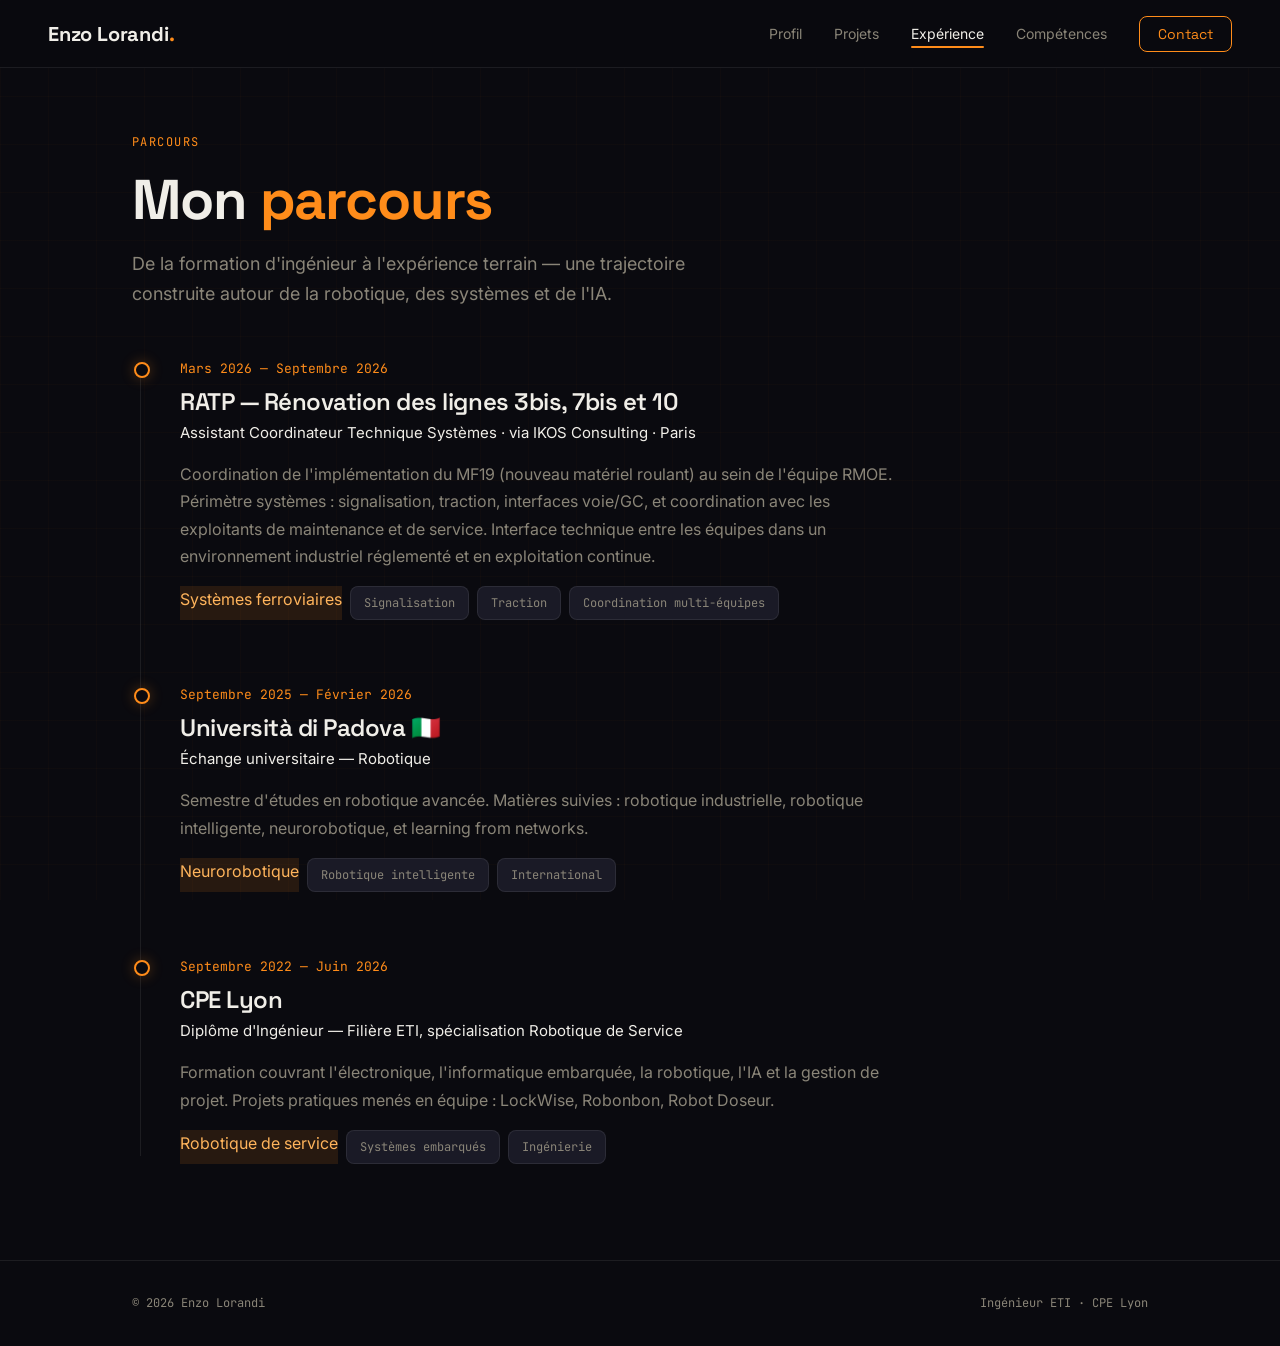
==== experiences.html @ 11a82f12 "Portfolio v1 - structure complète + CLAUDE.md" ====
<!DOCTYPE html>
<html lang="fr">
<head>
<meta charset="UTF-8">
<meta name="viewport" content="width=device-width, initial-scale=1.0">
<title>Parcours — Enzo Lorandi</title>
<meta name="description" content="Le parcours d'Enzo Lorandi : RATP, Università di Padova, CPE Lyon. Formation d'ingénieur en robotique.">
<link rel="preconnect" href="https://fonts.googleapis.com">
<link rel="preconnect" href="https://fonts.gstatic.com" crossorigin>
<link href="https://fonts.googleapis.com/css2?family=Space+Grotesk:wght@400;500;600;700&family=Inter:wght@300;400;500;600&family=JetBrains+Mono:wght@400;500&display=swap" rel="stylesheet">
<link rel="stylesheet" href="assets/css/style.css">
</head>
<body>

<nav class="nav scrolled" id="nav">
  <a href="index.html" class="nav-logo">Enzo Lorandi<span class="accent">.</span></a>
  <ul class="nav-links" id="navLinks">
    <li><a href="index.html#profil">Profil</a></li>
    <li><a href="projets.html">Projets</a></li>
    <li><a href="experiences.html" class="active">Expérience</a></li>
    <li><a href="index.html#competences">Compétences</a></li>
    <li><a href="index.html#contact" class="nav-cta">Contact</a></li>
  </ul>
  <button class="burger" id="burger" aria-label="Menu"><span></span><span></span><span></span></button>
</nav>

<header class="page-header">
  <div class="container">
    <div class="section-label">Parcours</div>
    <h1>Mon <span style="color:var(--accent)">parcours</span></h1>
    <p>De la formation d'ingénieur à l'expérience terrain — une trajectoire construite autour de la robotique, des systèmes et de l'IA.</p>
  </div>
</header>

<main class="container" style="padding-bottom: var(--s7);">
  <div class="timeline">

    <div class="tl-item">
      <div class="tl-dot"></div>
      <div class="tl-date">Mars 2026 — Septembre 2026</div>
      <h3>RATP — Rénovation des lignes 3bis, 7bis et 10</h3>
      <div class="tl-org">Assistant Coordinateur Technique Systèmes · via IKOS Consulting · Paris</div>
      <p>Coordination de l'implémentation du MF19 (nouveau matériel roulant) au sein de l'équipe RMOE. Périmètre systèmes : signalisation, traction, interfaces voie/GC, et coordination avec les exploitants de maintenance et de service. Interface technique entre les équipes dans un environnement industriel réglementé et en exploitation continue.</p>
      <div class="tag-row">
        <span class="pill-accent">Systèmes ferroviaires</span>
        <span class="pill">Signalisation</span>
        <span class="pill">Traction</span>
        <span class="pill">Coordination multi-équipes</span>
      </div>
    </div>

    <div class="tl-item">
      <div class="tl-dot"></div>
      <div class="tl-date">Septembre 2025 — Février 2026</div>
      <h3>Università di Padova 🇮🇹</h3>
      <div class="tl-org">Échange universitaire — Robotique</div>
      <p>Semestre d'études en robotique avancée. Matières suivies : robotique industrielle, robotique intelligente, neurorobotique, et learning from networks.</p>
      <div class="tag-row">
        <span class="pill-accent">Neurorobotique</span>
        <span class="pill">Robotique intelligente</span>
        <span class="pill">International</span>
      </div>
    </div>

    <div class="tl-item">
      <div class="tl-dot"></div>
      <div class="tl-date">Septembre 2022 — Juin 2026</div>
      <h3>CPE Lyon</h3>
      <div class="tl-org">Diplôme d'Ingénieur — Filière ETI, spécialisation Robotique de Service</div>
      <p>Formation couvrant l'électronique, l'informatique embarquée, la robotique, l'IA et la gestion de projet. Projets pratiques menés en équipe : LockWise, Robonbon, Robot Doseur.</p>
      <div class="tag-row">
        <span class="pill-accent">Robotique de service</span>
        <span class="pill">Systèmes embarqués</span>
        <span class="pill">Ingénierie</span>
      </div>
    </div>

  </div>
</main>

<footer class="footer">
  <div class="container">
    <span>© 2026 Enzo Lorandi</span>
    <span>Ingénieur ETI · CPE Lyon</span>
  </div>
</footer>

<script src="assets/js/main.js"></script>
</body>
</html>
---- assets/css/style.css ----
/* =========================================================
   ENZO LORANDI - PORTFOLIO
   Design system + styles partagés (3 pages)
   ========================================================= */

/* ---------- VARIABLES ---------- */
:root {
  --bg: #0a0a0f;
  --surface: #13131c;
  --surface-2: #1a1a26;
  --border: rgba(255, 255, 255, 0.08);
  --border-hover: rgba(255, 140, 26, 0.4);
  --accent: #ff8c1a;
  --accent-light: #ffb45c;
  --accent-dim: rgba(255, 140, 26, 0.12);
  --text: #f0eee8;
  --text-muted: #8a8578;

  --font-title: 'Space Grotesk', sans-serif;
  --font-body: 'Inter', sans-serif;
  --font-mono: 'JetBrains Mono', monospace;

  --s1: 8px;  --s2: 16px; --s3: 24px;
  --s4: 32px; --s5: 48px; --s6: 64px; --s7: 96px;

  --radius: 14px;
  --radius-sm: 8px;
  --nav-h: 68px;
  --maxw: 1080px;
  --transition: 0.25s cubic-bezier(0.4, 0, 0.2, 1);
}

/* ---------- RESET ---------- */
*, *::before, *::after { margin: 0; padding: 0; box-sizing: border-box; }
html { scroll-behavior: smooth; scroll-padding-top: var(--nav-h); }
body {
  background: var(--bg);
  color: var(--text);
  font-family: var(--font-body);
  line-height: 1.7;
  overflow-x: hidden;
  -webkit-font-smoothing: antialiased;
}
a { text-decoration: none; color: inherit; }
ul { list-style: none; }
img { max-width: 100%; display: block; }

/* grille blueprint de fond, discrète */
body::before {
  content: '';
  position: fixed;
  inset: 0;
  background-image:
    linear-gradient(rgba(255, 140, 26, 0.022) 1px, transparent 1px),
    linear-gradient(90deg, rgba(255, 140, 26, 0.022) 1px, transparent 1px);
  background-size: 48px 48px;
  pointer-events: none;
  z-index: 0;
}

.container { max-width: var(--maxw); margin: 0 auto; padding: 0 var(--s4); position: relative; z-index: 1; }

/* ---------- NAVIGATION (partagée) ---------- */
.nav {
  position: fixed;
  top: 0; left: 0; right: 0;
  height: var(--nav-h);
  display: flex;
  align-items: center;
  justify-content: space-between;
  padding: 0 var(--s5);
  z-index: 100;
  border-bottom: 1px solid transparent;
  transition: background var(--transition), border-color var(--transition), backdrop-filter var(--transition);
}
.nav.scrolled {
  background: rgba(10, 10, 15, 0.85);
  backdrop-filter: blur(14px);
  border-bottom-color: var(--border);
}
.nav-logo {
  font-family: var(--font-title);
  font-size: 20px;
  font-weight: 700;
  letter-spacing: -0.01em;
}
.nav-logo .accent { color: var(--accent); }
.nav-links { display: flex; align-items: center; gap: var(--s4); }
.nav-links a {
  font-size: 14px;
  color: var(--text-muted);
  font-weight: 400;
  transition: color var(--transition);
  position: relative;
}
.nav-links a:hover, .nav-links a.active { color: var(--text); }
.nav-links a.active::after {
  content: '';
  position: absolute;
  bottom: -6px; left: 0; right: 0;
  height: 2px;
  background: var(--accent);
  border-radius: 2px;
}
.nav-cta {
  padding: 8px 18px;
  border: 1px solid var(--accent) !important;
  border-radius: var(--radius-sm);
  color: var(--accent) !important;
  font-family: var(--font-title);
  font-weight: 500;
  transition: all var(--transition);
}
.nav-cta:hover { background: var(--accent); color: var(--bg) !important; }
.nav-cta.active::after { display: none; }

.burger { display: none; flex-direction: column; gap: 5px; background: none; border: none; cursor: pointer; padding: 4px; z-index: 101; }
.burger span { display: block; width: 24px; height: 2px; background: var(--text); border-radius: 2px; transition: all var(--transition); }
.burger.open span:nth-child(1) { transform: translateY(7px) rotate(45deg); }
.burger.open span:nth-child(2) { opacity: 0; }
.burger.open span:nth-child(3) { transform: translateY(-7px) rotate(-45deg); }

/* ---------- TITRES & LABELS ---------- */
.section { padding: var(--s7) 0; position: relative; z-index: 1; }
.section-label {
  font-family: var(--font-mono);
  font-size: 12px;
  color: var(--accent);
  letter-spacing: 0.12em;
  text-transform: uppercase;
  margin-bottom: var(--s2);
}
h1, h2, h3 { font-family: var(--font-title); letter-spacing: -0.02em; line-height: 1.15; }
.section h2 { font-size: clamp(28px, 4vw, 42px); font-weight: 600; margin-bottom: var(--s5); }
.section h2 .accent { color: var(--accent); }

/* ---------- BOUTONS ---------- */
.btn-primary {
  display: inline-block;
  background: var(--accent);
  color: var(--bg);
  padding: 13px 28px;
  border-radius: var(--radius-sm);
  font-family: var(--font-title);
  font-weight: 600;
  font-size: 14px;
  border: none;
  cursor: pointer;
  transition: all var(--transition);
}
.btn-primary:hover { background: var(--accent-light); transform: translateY(-2px); box-shadow: 0 8px 28px rgba(255, 140, 26, 0.28); }
.btn-ghost {
  display: inline-block;
  background: transparent;
  color: var(--text);
  padding: 13px 28px;
  border-radius: var(--radius-sm);
  border: 1px solid var(--border);
  font-family: var(--font-title);
  font-weight: 500;
  font-size: 14px;
  cursor: pointer;
  transition: all var(--transition);
}
.btn-ghost:hover { border-color: var(--accent); color: var(--accent); }
.btn-link {
  color: var(--accent);
  font-family: var(--font-mono);
  font-size: 13px;
  display: inline-flex;
  align-items: center;
  gap: 6px;
  transition: gap var(--transition);
}
.btn-link:hover { gap: 12px; }

/* ---------- TAGS / PILLS ---------- */
.pill {
  font-family: var(--font-mono);
  font-size: 12px;
  padding: 6px 13px;
  border-radius: var(--radius-sm);
  background: var(--surface-2);
  border: 1px solid var(--border);
  color: var(--text-muted);
}
.pill-accent { background: var(--accent-dim); border-color: rgba(255, 140, 26, 0.25); color: var(--accent-light); }
.tag-row { display: flex; gap: var(--s1); flex-wrap: wrap; }

/* =========================================================
   HERO (index)
   ========================================================= */
.hero {
  min-height: 100vh;
  display: flex;
  align-items: center;
  justify-content: center;
  text-align: center;
  position: relative;
  padding: var(--nav-h) var(--s4) var(--s4);
}
.hero-glow {
  position: absolute;
  width: 600px; height: 600px;
  background: radial-gradient(circle, rgba(255, 140, 26, 0.08) 0%, transparent 65%);
  top: 50%; left: 50%;
  transform: translate(-50%, -50%);
  pointer-events: none;
  z-index: 0;
}
.hero-inner { position: relative; z-index: 2; }
.hero-photo {
  width: 150px; height: 150px;
  border-radius: 50%;
  margin: 0 auto var(--s4);
  border: 2px solid var(--accent);
  background: var(--surface-2);
  display: flex;
  align-items: center;
  justify-content: center;
  overflow: hidden;
  box-shadow: 0 0 40px rgba(255, 140, 26, 0.2);
}
.hero-photo img { width: 100%; height: 100%; object-fit: cover; }
.hero-photo .ph { font-family: var(--font-mono); font-size: 12px; color: var(--text-muted); }
.hero h1 { font-size: clamp(48px, 9vw, 88px); font-weight: 700; margin-bottom: var(--s2); }
.hero .subtitle {
  font-family: var(--font-mono);
  font-size: clamp(14px, 2vw, 18px);
  color: var(--accent);
  letter-spacing: 0.05em;
  margin-bottom: var(--s2);
}
.hero .objective { font-size: 16px; color: var(--text-muted); margin-bottom: var(--s4); }
.hero-actions { display: flex; gap: var(--s2); justify-content: center; flex-wrap: wrap; }
.scroll-hint {
  position: absolute;
  bottom: var(--s4); left: 50%;
  transform: translateX(-50%);
  font-family: var(--font-mono);
  font-size: 11px;
  color: var(--text-muted);
  letter-spacing: 0.1em;
  text-transform: uppercase;
  display: flex; flex-direction: column; align-items: center; gap: 8px;
  z-index: 2;
}
.scroll-hint .line { width: 1px; height: 32px; background: linear-gradient(to bottom, var(--accent), transparent); }

/* ---------- PILIERS (index) ---------- */
.piliers-intro { font-size: clamp(18px, 2.5vw, 24px); max-width: 700px; margin-bottom: var(--s5); color: var(--text); }
.piliers-grid { display: grid; grid-template-columns: repeat(3, 1fr); gap: var(--s3); }
.pilier {
  background: var(--surface);
  border: 1px solid var(--border);
  border-radius: var(--radius);
  padding: var(--s4);
  transition: all var(--transition);
}
.pilier:hover { border-color: var(--border-hover); transform: translateY(-3px); }
.pilier-icon { font-size: 28px; margin-bottom: var(--s2); }
.pilier h3 { font-size: 19px; font-weight: 600; margin-bottom: var(--s1); }
.pilier p { font-size: 14px; color: var(--text-muted); }

/* ---------- CARTES PROJET (partagé index + projets) ---------- */
.projects-grid { display: grid; grid-template-columns: repeat(3, 1fr); gap: var(--s3); }
.project-card {
  background: var(--surface);
  border: 1px solid var(--border);
  border-radius: var(--radius);
  overflow: hidden;
  transition: all var(--transition);
  display: flex;
  flex-direction: column;
}
.project-card:hover { border-color: var(--border-hover); transform: translateY(-4px); box-shadow: 0 12px 40px rgba(255, 140, 26, 0.08); }
.card-media {
  height: 180px;
  background: var(--surface-2);
  border-bottom: 1px solid var(--border);
  display: flex; align-items: center; justify-content: center;
  overflow: hidden;
}
.card-media img { width: 100%; height: 100%; object-fit: cover; transition: transform 0.4s ease; }
.project-card:hover .card-media img { transform: scale(1.05); }
.card-media .ph { font-family: var(--font-mono); font-size: 11px; color: var(--text-muted); display: flex; flex-direction: column; align-items: center; gap: 6px; }
.card-media .ph svg { opacity: 0.4; }
.card-body { padding: var(--s3); display: flex; flex-direction: column; flex: 1; }
.card-body .tag { font-family: var(--font-mono); font-size: 11px; color: var(--accent); text-transform: uppercase; letter-spacing: 0.05em; }
.card-body h3 { font-size: 22px; font-weight: 600; margin: var(--s1) 0 var(--s2); }
.card-body p { font-size: 14px; color: var(--text-muted); margin-bottom: var(--s3); flex: 1; }
.card-body .btn-link { margin-top: auto; }

/* ---------- EXPÉRIENCE bloc (index) ---------- */
.xp-preview {
  background: var(--surface);
  border: 1px solid var(--border);
  border-radius: var(--radius);
  padding: var(--s5);
  position: relative;
  overflow: hidden;
}
.xp-preview::before { content: ''; position: absolute; left: 0; top: 0; bottom: 0; width: 3px; background: var(--accent); }
.xp-preview .role { font-family: var(--font-mono); font-size: 12px; color: var(--accent); margin-bottom: var(--s1); }
.xp-preview h3 { font-size: 26px; font-weight: 600; margin-bottom: var(--s1); }
.xp-preview .meta { font-size: 14px; color: var(--text-muted); margin-bottom: var(--s3); }
.xp-preview p { color: var(--text-muted); max-width: 720px; margin-bottom: var(--s3); }

/* ---------- COMPÉTENCES (index) ---------- */
.skills-grid { display: grid; grid-template-columns: repeat(2, 1fr); gap: var(--s3); }
.skill-block {
  background: var(--surface);
  border: 1px solid var(--border);
  border-radius: var(--radius);
  padding: var(--s3) var(--s4);
  transition: all var(--transition);
}
.skill-block:hover { border-color: var(--border-hover); }
.skill-block h3 { font-size: 16px; font-weight: 600; margin-bottom: var(--s2); display: flex; align-items: center; gap: 8px; }
.skill-block h3 .dot { width: 8px; height: 8px; border-radius: 50%; background: var(--accent); }

/* ---------- CONTACT (index) ---------- */
.contact-grid { display: grid; grid-template-columns: 1fr 1fr; gap: var(--s5); align-items: center; }
.contact-text h2 { margin-bottom: var(--s2); }
.contact-text p { color: var(--text-muted); }
.contact-text p .accent { color: var(--accent); }
.contact-links { display: flex; flex-direction: column; gap: var(--s2); }
.contact-item {
  display: flex; align-items: center; gap: var(--s2);
  padding: var(--s3);
  background: var(--surface);
  border: 1px solid var(--border);
  border-radius: var(--radius);
  transition: all var(--transition);
}
.contact-item:hover { border-color: var(--border-hover); transform: translateX(4px); }
.contact-item .ci-icon {
  width: 40px; height: 40px;
  border-radius: var(--radius-sm);
  background: var(--accent-dim);
  border: 1px solid rgba(255, 140, 26, 0.2);
  display: flex; align-items: center; justify-content: center;
  color: var(--accent);
  font-family: var(--font-title);
  font-weight: 700;
  flex-shrink: 0;
}
.contact-item .ci-label { font-family: var(--font-mono); font-size: 11px; color: var(--text-muted); text-transform: uppercase; }
.contact-item .ci-val { font-size: 15px; }

/* ---------- PAGE HEADER (projets / experiences) ---------- */
.page-header { padding: calc(var(--nav-h) + var(--s6)) 0 var(--s5); }
.page-header h1 { font-size: clamp(36px, 6vw, 56px); font-weight: 700; margin-bottom: var(--s2); }
.page-header p { font-size: 18px; color: var(--text-muted); max-width: 640px; }

/* ---------- TIMELINE (experiences) ---------- */
.timeline { position: relative; padding-left: var(--s5); }
.timeline::before { content: ''; position: absolute; left: 8px; top: 8px; bottom: 8px; width: 1px; background: var(--border); }
.tl-item { position: relative; padding-bottom: var(--s6); }
.tl-item:last-child { padding-bottom: 0; }
.tl-dot {
  position: absolute; left: calc(-1 * var(--s5) + 2px); top: 4px;
  width: 16px; height: 16px;
  border-radius: 50%;
  background: var(--bg);
  border: 2px solid var(--accent);
  box-shadow: 0 0 14px rgba(255, 140, 26, 0.3);
}
.tl-date { font-family: var(--font-mono); font-size: 13px; color: var(--accent); margin-bottom: var(--s1); }
.tl-item h3 { font-size: 24px; font-weight: 600; margin-bottom: 4px; }
.tl-org { font-size: 15px; color: var(--text); margin-bottom: var(--s2); }
.tl-item p { color: var(--text-muted); max-width: 720px; margin-bottom: var(--s2); }

/* ---------- PROJET DÉTAIL (projets) ---------- */
.project-detail {
  background: var(--surface);
  border: 1px solid var(--border);
  border-radius: var(--radius);
  overflow: hidden;
  margin-bottom: var(--s5);
}
.pd-media { height: 280px; background: var(--surface-2); border-bottom: 1px solid var(--border); display: flex; align-items: center; justify-content: center; }
.pd-media .ph { font-family: var(--font-mono); font-size: 12px; color: var(--text-muted); display: flex; flex-direction: column; align-items: center; gap: 8px; }
.pd-body { padding: var(--s5); }
.pd-body .tag { font-family: var(--font-mono); font-size: 12px; color: var(--accent); text-transform: uppercase; letter-spacing: 0.05em; }
.pd-body h2 { font-size: 32px; font-weight: 600; margin: var(--s1) 0; }
.pd-tagline { font-size: 17px; color: var(--text); margin-bottom: var(--s3); }
.pd-section { margin-bottom: var(--s3); }
.pd-section h4 { font-family: var(--font-mono); font-size: 12px; color: var(--accent); text-transform: uppercase; letter-spacing: 0.08em; margin-bottom: var(--s1); }
.pd-section p { color: var(--text-muted); }
.pd-role-list { display: flex; flex-direction: column; gap: 6px; }
.pd-role-list li { color: var(--text-muted); padding-left: 18px; position: relative; }
.pd-role-list li::before { content: '→'; position: absolute; left: 0; color: var(--accent); }
.pd-meta-row { display: flex; gap: var(--s4); flex-wrap: wrap; margin-bottom: var(--s3); font-family: var(--font-mono); font-size: 13px; color: var(--text-muted); }

/* ---------- FOOTER (partagé) ---------- */
.footer { border-top: 1px solid var(--border); padding: var(--s4) 0; position: relative; z-index: 1; }
.footer .container { display: flex; justify-content: space-between; align-items: center; flex-wrap: wrap; gap: var(--s2); }
.footer span { font-family: var(--font-mono); font-size: 12px; color: var(--text-muted); }

/* =========================================================
   RESPONSIVE
   ========================================================= */
@media (max-width: 860px) {
  .nav { padding: 0 var(--s3); }
  .nav-links {
    position: fixed;
    top: var(--nav-h); left: 0; right: 0;
    flex-direction: column;
    background: rgba(10, 10, 15, 0.97);
    backdrop-filter: blur(14px);
    padding: var(--s4);
    gap: var(--s3);
    border-bottom: 1px solid var(--border);
    transform: translateY(-120%);
    transition: transform var(--transition);
  }
  .nav-links.open { transform: translateY(0); }
  .burger { display: flex; }
  .piliers-grid, .projects-grid, .skills-grid, .contact-grid { grid-template-columns: 1fr; }
  .container { padding: 0 var(--s3); }
  .section { padding: var(--s6) 0; }
  .xp-preview, .pd-body { padding: var(--s4); }
}
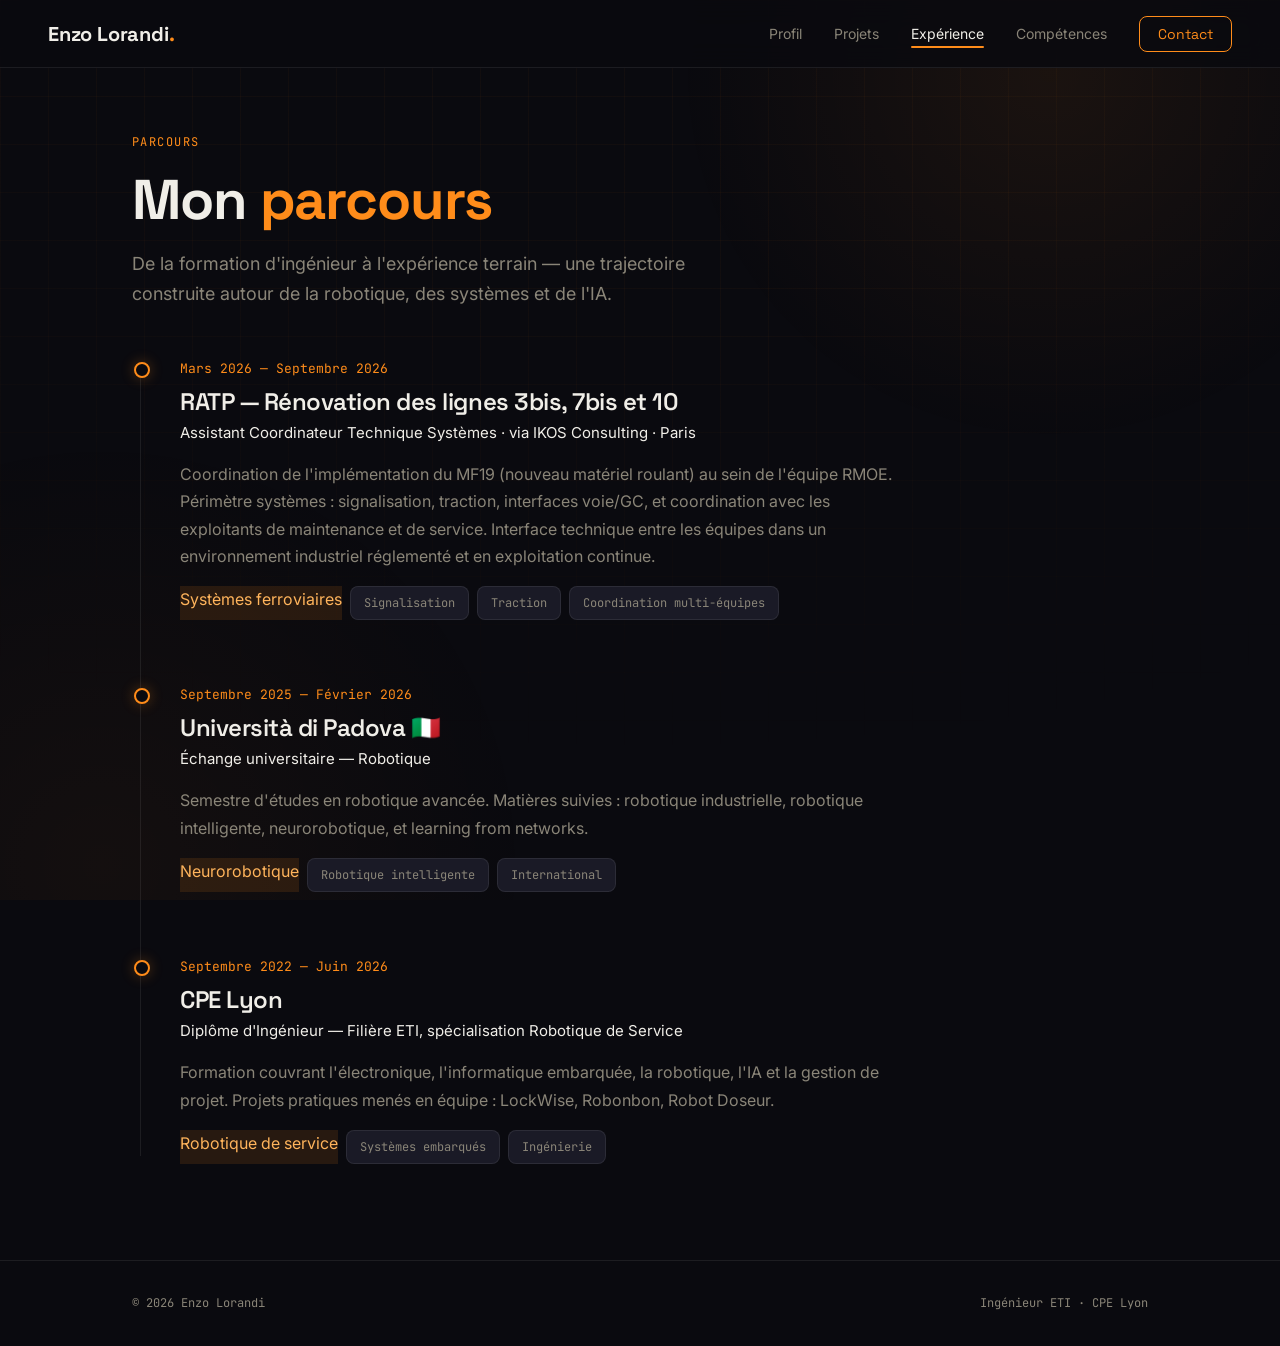
==== commit 7b5224ca: "Ajout balises Open Graph + bannière OG, densification fond/hero - Balises OG/Twitter + canonical sur" ====
--- a/experiences.html
+++ b/experiences.html
@@ -5,9 +5,23 @@
 <meta name="viewport" content="width=device-width, initial-scale=1.0">
 <title>Parcours — Enzo Lorandi</title>
 <meta name="description" content="Le parcours d'Enzo Lorandi : RATP, Università di Padova, CPE Lyon. Formation d'ingénieur en robotique.">
+<link rel="canonical" href="https://maxz0l.github.io/Portfolio/experiences.html">
+<meta property="og:type" content="website">
+<meta property="og:title" content="Parcours — Enzo Lorandi">
+<meta property="og:description" content="De CPE Lyon à la RATP, en passant par l'Università di Padova — un parcours construit autour de la robotique, des systèmes et de l'IA.">
+<meta property="og:url" content="https://maxz0l.github.io/Portfolio/experiences.html">
+<meta property="og:image" content="https://maxz0l.github.io/Portfolio/assets/img/og-image.png">
+<meta property="og:image:width" content="1200">
+<meta property="og:image:height" content="630">
+<meta property="og:locale" content="fr_FR">
+<meta name="twitter:card" content="summary_large_image">
+<meta name="twitter:title" content="Parcours — Enzo Lorandi">
+<meta name="twitter:description" content="De CPE Lyon à la RATP, en passant par l'Università di Padova — un parcours construit autour de la robotique, des systèmes et de l'IA.">
+<meta name="twitter:image" content="https://maxz0l.github.io/Portfolio/assets/img/og-image.png">
 <link rel="preconnect" href="https://fonts.googleapis.com">
 <link rel="preconnect" href="https://fonts.gstatic.com" crossorigin>
 <link href="https://fonts.googleapis.com/css2?family=Space+Grotesk:wght@400;500;600;700&family=Inter:wght@300;400;500;600&family=JetBrains+Mono:wght@400;500&display=swap" rel="stylesheet">
+<link rel="icon" type="image/svg+xml" href="assets/img/favicon.svg">
 <link rel="stylesheet" href="assets/css/style.css">
 </head>
 <body>
--- a/assets/css/style.css
+++ b/assets/css/style.css
@@ -41,21 +41,34 @@
   overflow-x: hidden;
   -webkit-font-smoothing: antialiased;
 }
+/* halos d'ambiance fixes — profondeur subtile, jamais tape-à-l'œil */
+body::after {
+  content: '';
+  position: fixed;
+  inset: 0;
+  background:
+    radial-gradient(620px circle at 82% 8%, rgba(255, 140, 26, 0.07), transparent 60%),
+    radial-gradient(720px circle at 8% 96%, rgba(255, 140, 26, 0.045), transparent 60%);
+  pointer-events: none;
+  z-index: 0;
+}
 a { text-decoration: none; color: inherit; }
 ul { list-style: none; }
 img { max-width: 100%; display: block; }
 
-/* grille blueprint de fond, discrète */
+/* grille blueprint de fond, discrète — densifiée vers le haut, s'estompe vers le bas */
 body::before {
   content: '';
   position: fixed;
   inset: 0;
   background-image:
-    linear-gradient(rgba(255, 140, 26, 0.022) 1px, transparent 1px),
-    linear-gradient(90deg, rgba(255, 140, 26, 0.022) 1px, transparent 1px);
+    linear-gradient(rgba(255, 140, 26, 0.035) 1px, transparent 1px),
+    linear-gradient(90deg, rgba(255, 140, 26, 0.035) 1px, transparent 1px);
   background-size: 48px 48px;
   pointer-events: none;
   z-index: 0;
+  -webkit-mask-image: radial-gradient(140% 110% at 50% 0%, #000 30%, transparent 78%);
+  mask-image: radial-gradient(140% 110% at 50% 0%, #000 30%, transparent 78%);
 }
 
 .container { max-width: var(--maxw); margin: 0 auto; padding: 0 var(--s4); position: relative; z-index: 1; }
@@ -201,12 +214,21 @@
 }
 .hero-glow {
   position: absolute;
-  width: 600px; height: 600px;
-  background: radial-gradient(circle, rgba(255, 140, 26, 0.08) 0%, transparent 65%);
-  top: 50%; left: 50%;
+  width: 720px; height: 720px;
+  max-width: 110vw;
+  background: radial-gradient(circle, rgba(255, 140, 26, 0.10) 0%, rgba(255, 140, 26, 0.04) 38%, transparent 66%);
+  top: 46%; left: 50%;
   transform: translate(-50%, -50%);
   pointer-events: none;
   z-index: 0;
+  animation: heroPulse 7s ease-in-out infinite;
+}
+@keyframes heroPulse {
+  0%, 100% { opacity: 0.85; transform: translate(-50%, -50%) scale(1); }
+  50%      { opacity: 1;    transform: translate(-50%, -50%) scale(1.06); }
+}
+@media (prefers-reduced-motion: reduce) {
+  .hero-glow { animation: none; }
 }
 .hero-inner { position: relative; z-index: 2; }
 .hero-photo {
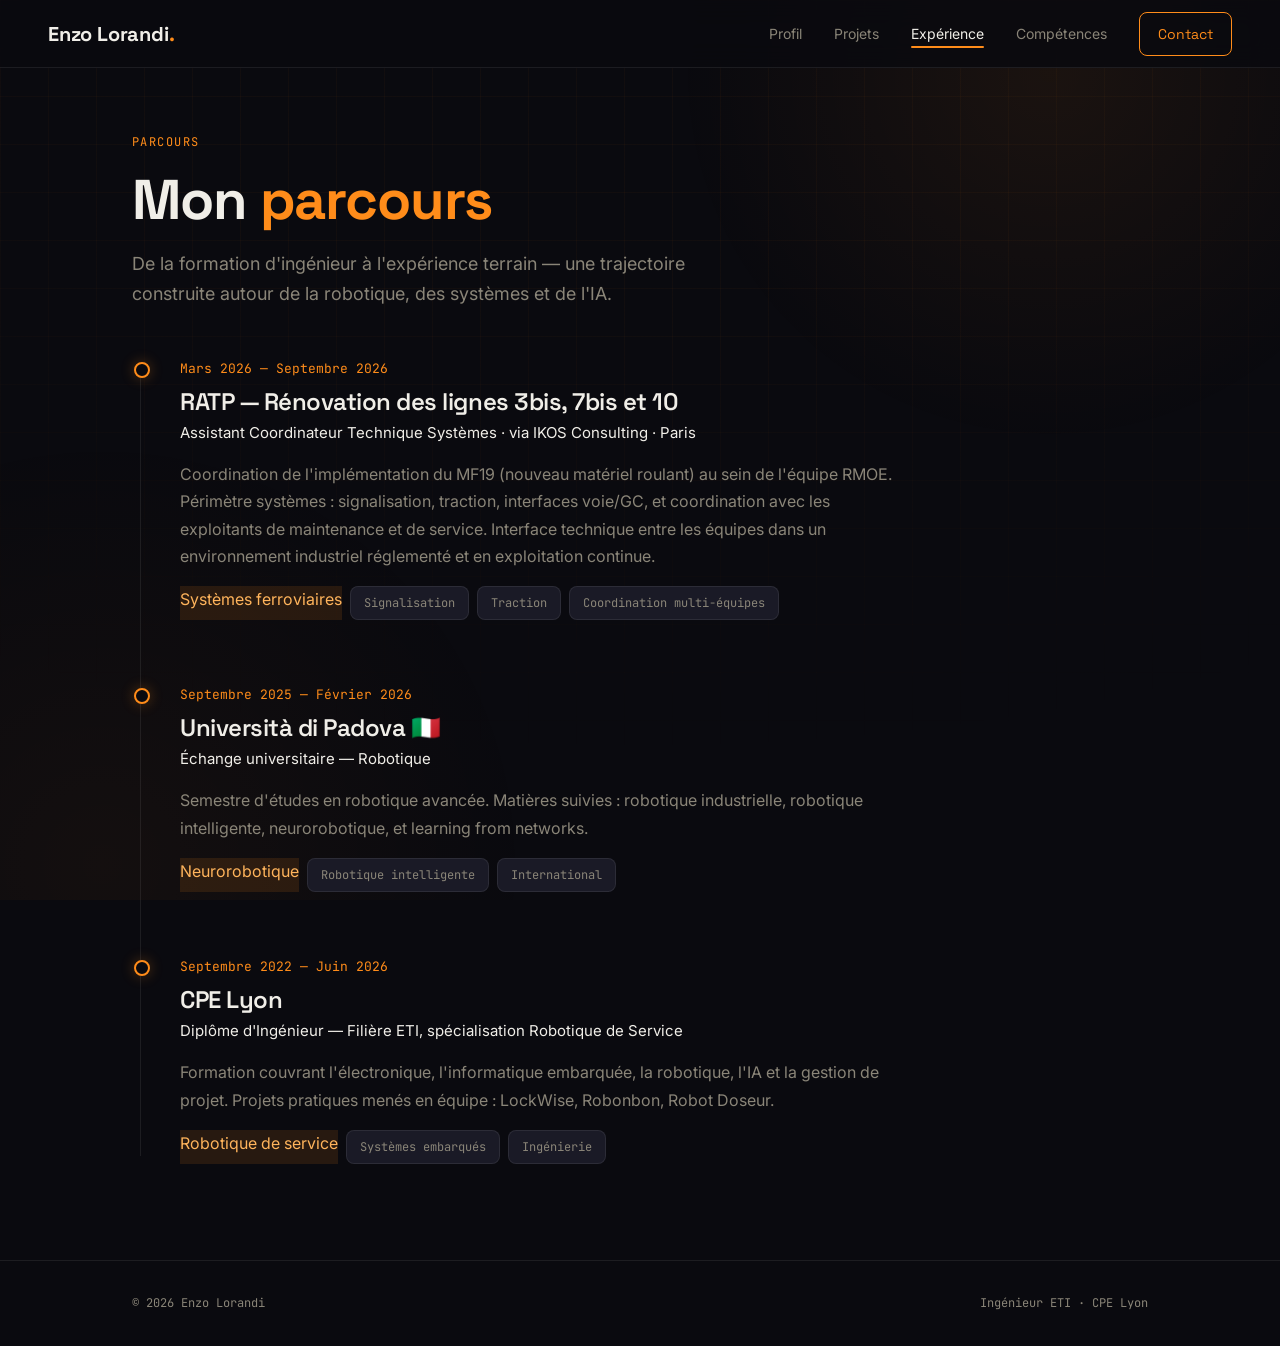
==== commit 1c1a420f: "Accessibilité : focus clavier, skip-link, icônes SVG, cible tactile Revue via le skill ui-ux-pro-max" ====
--- a/experiences.html
+++ b/experiences.html
@@ -26,6 +26,8 @@
 </head>
 <body>
 
+<a href="#main" class="skip-link">Aller au contenu</a>
+
 <nav class="nav scrolled" id="nav">
   <a href="index.html" class="nav-logo">Enzo Lorandi<span class="accent">.</span></a>
   <ul class="nav-links" id="navLinks">
@@ -38,7 +40,7 @@
   <button class="burger" id="burger" aria-label="Menu"><span></span><span></span><span></span></button>
 </nav>
 
-<header class="page-header">
+<header class="page-header" id="main">
   <div class="container">
     <div class="section-label">Parcours</div>
     <h1>Mon <span style="color:var(--accent)">parcours</span></h1>
--- a/assets/css/style.css
+++ b/assets/css/style.css
@@ -55,6 +55,30 @@
 a { text-decoration: none; color: inherit; }
 ul { list-style: none; }
 img { max-width: 100%; display: block; }
+
+/* ---------- ACCESSIBILITÉ : focus clavier ---------- */
+:focus-visible {
+  outline: 2px solid var(--accent);
+  outline-offset: 3px;
+  border-radius: var(--radius-sm);
+}
+.nav-cta:focus-visible { outline-offset: 2px; }
+.tl-dot:focus-visible, .ci-icon:focus-visible { outline-offset: 4px; }
+
+.skip-link {
+  position: absolute;
+  top: -48px; left: var(--s2);
+  z-index: 200;
+  background: var(--accent);
+  color: var(--bg);
+  padding: 10px 20px;
+  border-radius: var(--radius-sm);
+  font-family: var(--font-title);
+  font-weight: 600;
+  font-size: 14px;
+  transition: top var(--transition);
+}
+.skip-link:focus { top: var(--s2); }
 
 /* grille blueprint de fond, discrète — densifiée vers le haut, s'estompe vers le bas */
 body::before {
@@ -116,7 +140,7 @@
   border-radius: 2px;
 }
 .nav-cta {
-  padding: 8px 18px;
+  padding: 12px 18px;
   border: 1px solid var(--accent) !important;
   border-radius: var(--radius-sm);
   color: var(--accent) !important;
@@ -230,9 +254,21 @@
 @media (prefers-reduced-motion: reduce) {
   .hero-glow { animation: none; }
 }
+/* couche 3D (bras robotique) — derrière le contenu, au-dessus du glow */
+.hero-3d {
+  position: absolute;
+  inset: 0;
+  z-index: 1;
+  pointer-events: none;
+  opacity: 0;
+  transition: opacity 1.2s ease;
+}
+.hero-3d.ready { opacity: 1; }
+.hero-3d canvas { display: block; width: 100%; height: 100%; }
 .hero-inner { position: relative; z-index: 2; }
 .hero-photo {
-  width: 150px; height: 150px;
+  width: clamp(180px, 17vw, 240px);
+  height: clamp(180px, 17vw, 240px);
   border-radius: 50%;
   margin: 0 auto var(--s4);
   border: 2px solid var(--accent);
@@ -241,7 +277,7 @@
   align-items: center;
   justify-content: center;
   overflow: hidden;
-  box-shadow: 0 0 40px rgba(255, 140, 26, 0.2);
+  box-shadow: 0 0 50px rgba(255, 140, 26, 0.25);
 }
 .hero-photo img { width: 100%; height: 100%; object-fit: cover; }
 .hero-photo .ph { font-family: var(--font-mono); font-size: 12px; color: var(--text-muted); }
@@ -280,7 +316,7 @@
   transition: all var(--transition);
 }
 .pilier:hover { border-color: var(--border-hover); transform: translateY(-3px); }
-.pilier-icon { font-size: 28px; margin-bottom: var(--s2); }
+.pilier-icon { color: var(--accent); margin-bottom: var(--s2); }
 .pilier h3 { font-size: 19px; font-weight: 600; margin-bottom: var(--s1); }
 .pilier p { font-size: 14px; color: var(--text-muted); }
 
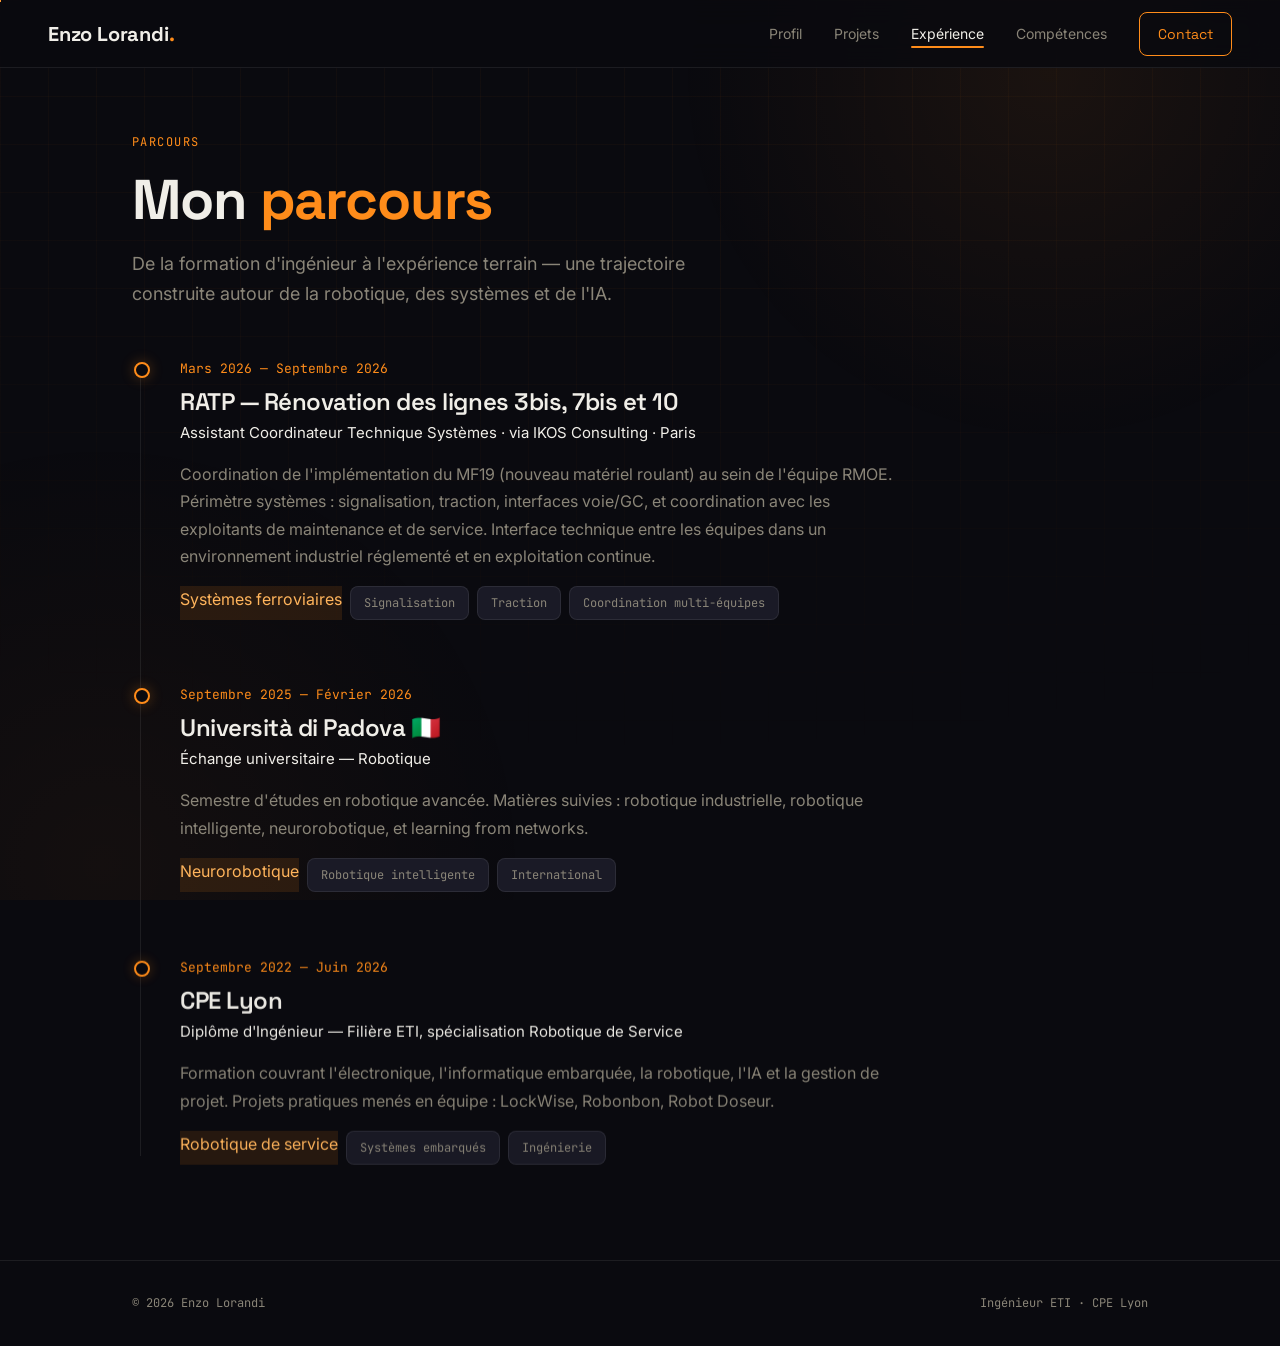
==== commit 41dcf426: "Couche WOW scroll v1 : smooth scroll organique (Lenis + GSAP) Implémente le "wow élégant" acté (skil" ====
--- a/experiences.html
+++ b/experiences.html
@@ -101,6 +101,9 @@
   </div>
 </footer>
 
+<script src="assets/vendor/gsap.min.js"></script>
+<script src="assets/vendor/ScrollTrigger.min.js"></script>
+<script src="assets/vendor/lenis.min.js"></script>
 <script src="assets/js/main.js"></script>
 </body>
 </html>
--- a/assets/css/style.css
+++ b/assets/css/style.css
@@ -79,6 +79,18 @@
   transition: top var(--transition);
 }
 .skip-link:focus { top: var(--s2); }
+
+/* ---------- Barre de progression de scroll (injectée par main.js) ---------- */
+.scroll-progress {
+  position: fixed;
+  top: 0; left: 0;
+  width: 100%; height: 2px;
+  transform: scaleX(0);
+  transform-origin: 0 50%;
+  background: linear-gradient(90deg, var(--accent), var(--accent-light));
+  z-index: 200;
+  pointer-events: none;
+}
 
 /* grille blueprint de fond, discrète — densifiée vers le haut, s'estompe vers le bas */
 body::before {
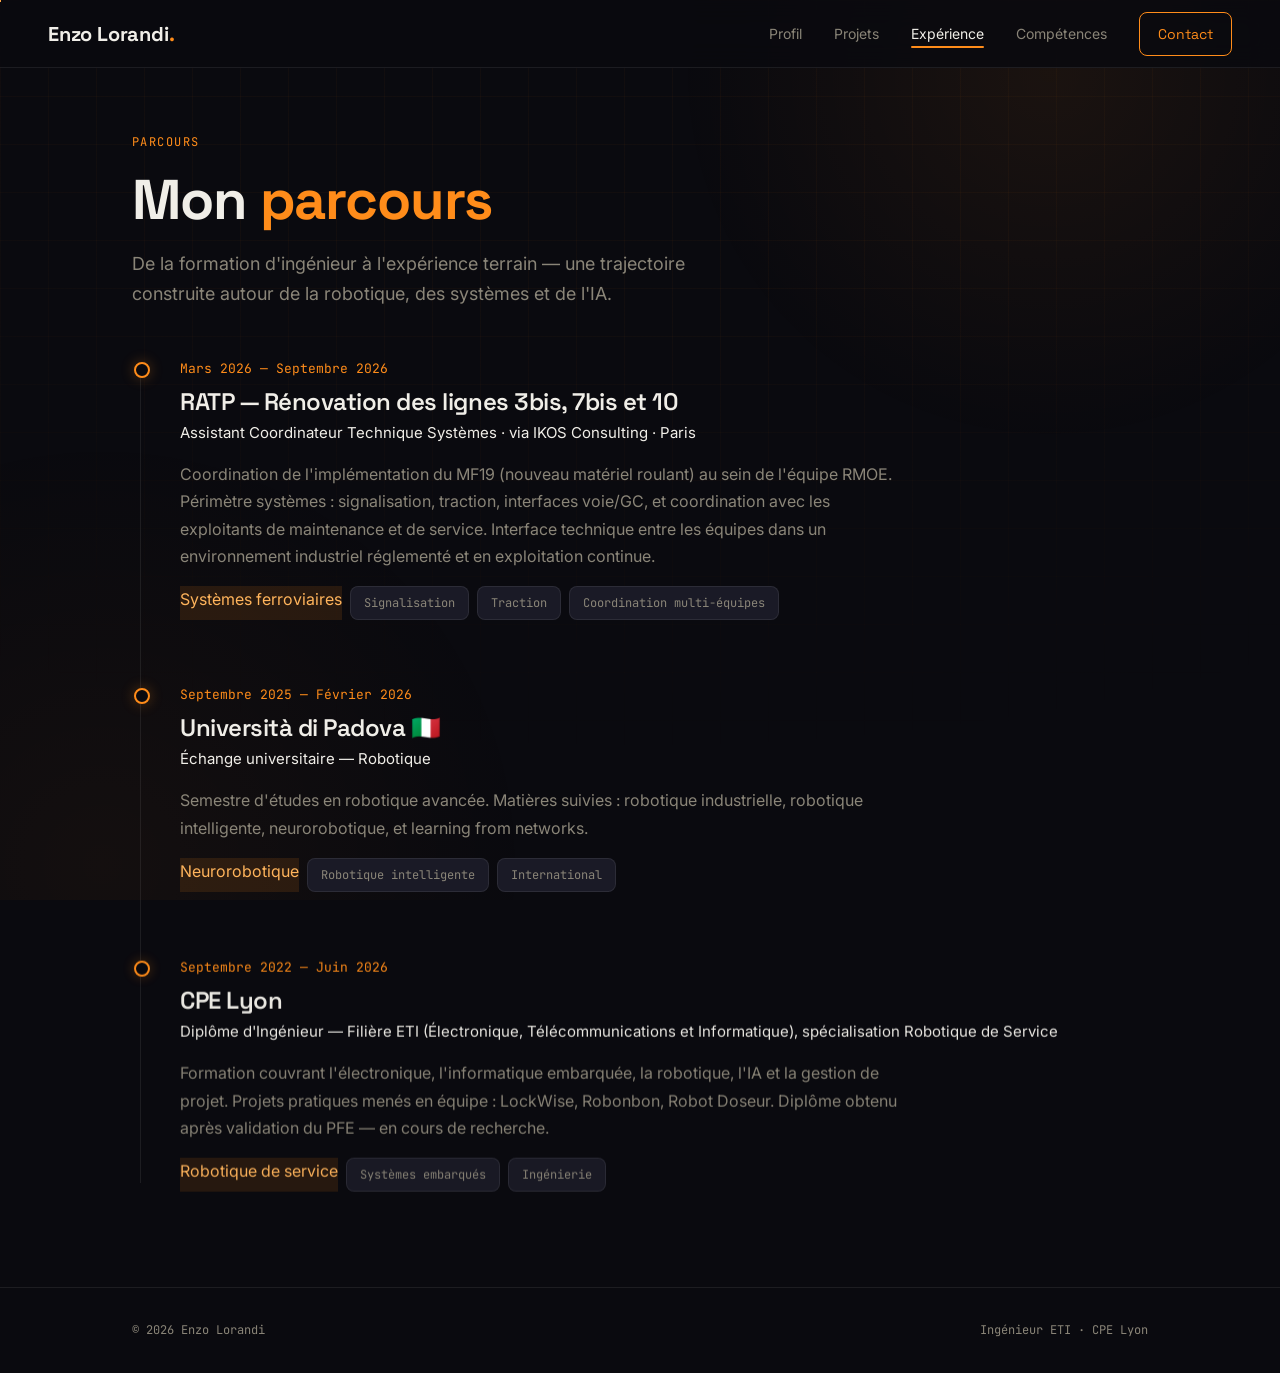
==== commit 39c66c18: "Contenu CPE Lyon : sigle ETI développé + diplôme conditionné au PFE - ETI : Électronique, Télécommun" ====
--- a/experiences.html
+++ b/experiences.html
@@ -82,8 +82,8 @@
       <div class="tl-dot"></div>
       <div class="tl-date">Septembre 2022 — Juin 2026</div>
       <h3>CPE Lyon</h3>
-      <div class="tl-org">Diplôme d'Ingénieur — Filière ETI, spécialisation Robotique de Service</div>
-      <p>Formation couvrant l'électronique, l'informatique embarquée, la robotique, l'IA et la gestion de projet. Projets pratiques menés en équipe : LockWise, Robonbon, Robot Doseur.</p>
+      <div class="tl-org">Diplôme d'Ingénieur — Filière ETI (Électronique, Télécommunications et Informatique), spécialisation Robotique de Service</div>
+      <p>Formation couvrant l'électronique, l'informatique embarquée, la robotique, l'IA et la gestion de projet. Projets pratiques menés en équipe : LockWise, Robonbon, Robot Doseur. Diplôme obtenu après validation du PFE — en cours de recherche.</p>
       <div class="tag-row">
         <span class="pill-accent">Robotique de service</span>
         <span class="pill">Systèmes embarqués</span>
--- a/assets/css/style.css
+++ b/assets/css/style.css
@@ -316,6 +316,26 @@
   z-index: 2;
 }
 .scroll-hint .line { width: 1px; height: 32px; background: linear-gradient(to bottom, var(--accent), transparent); }
+
+/* ---------- MANIFESTE (index, moment fort pinné) ---------- */
+.manifesto {
+  min-height: 100vh;
+  display: flex;
+  align-items: center;
+  position: relative;
+  z-index: 1;
+  padding: var(--s7) 0;
+}
+.manifesto-text {
+  font-family: var(--font-title);
+  font-weight: 600;
+  font-size: clamp(30px, 5.2vw, 66px);
+  line-height: 1.2;
+  letter-spacing: -0.02em;
+  max-width: 900px;
+}
+.manifesto-text .word { display: inline-block; }
+.manifesto-text .accent { color: var(--accent); }
 
 /* ---------- PILIERS (index) ---------- */
 .piliers-intro { font-size: clamp(18px, 2.5vw, 24px); max-width: 700px; margin-bottom: var(--s5); color: var(--text); }
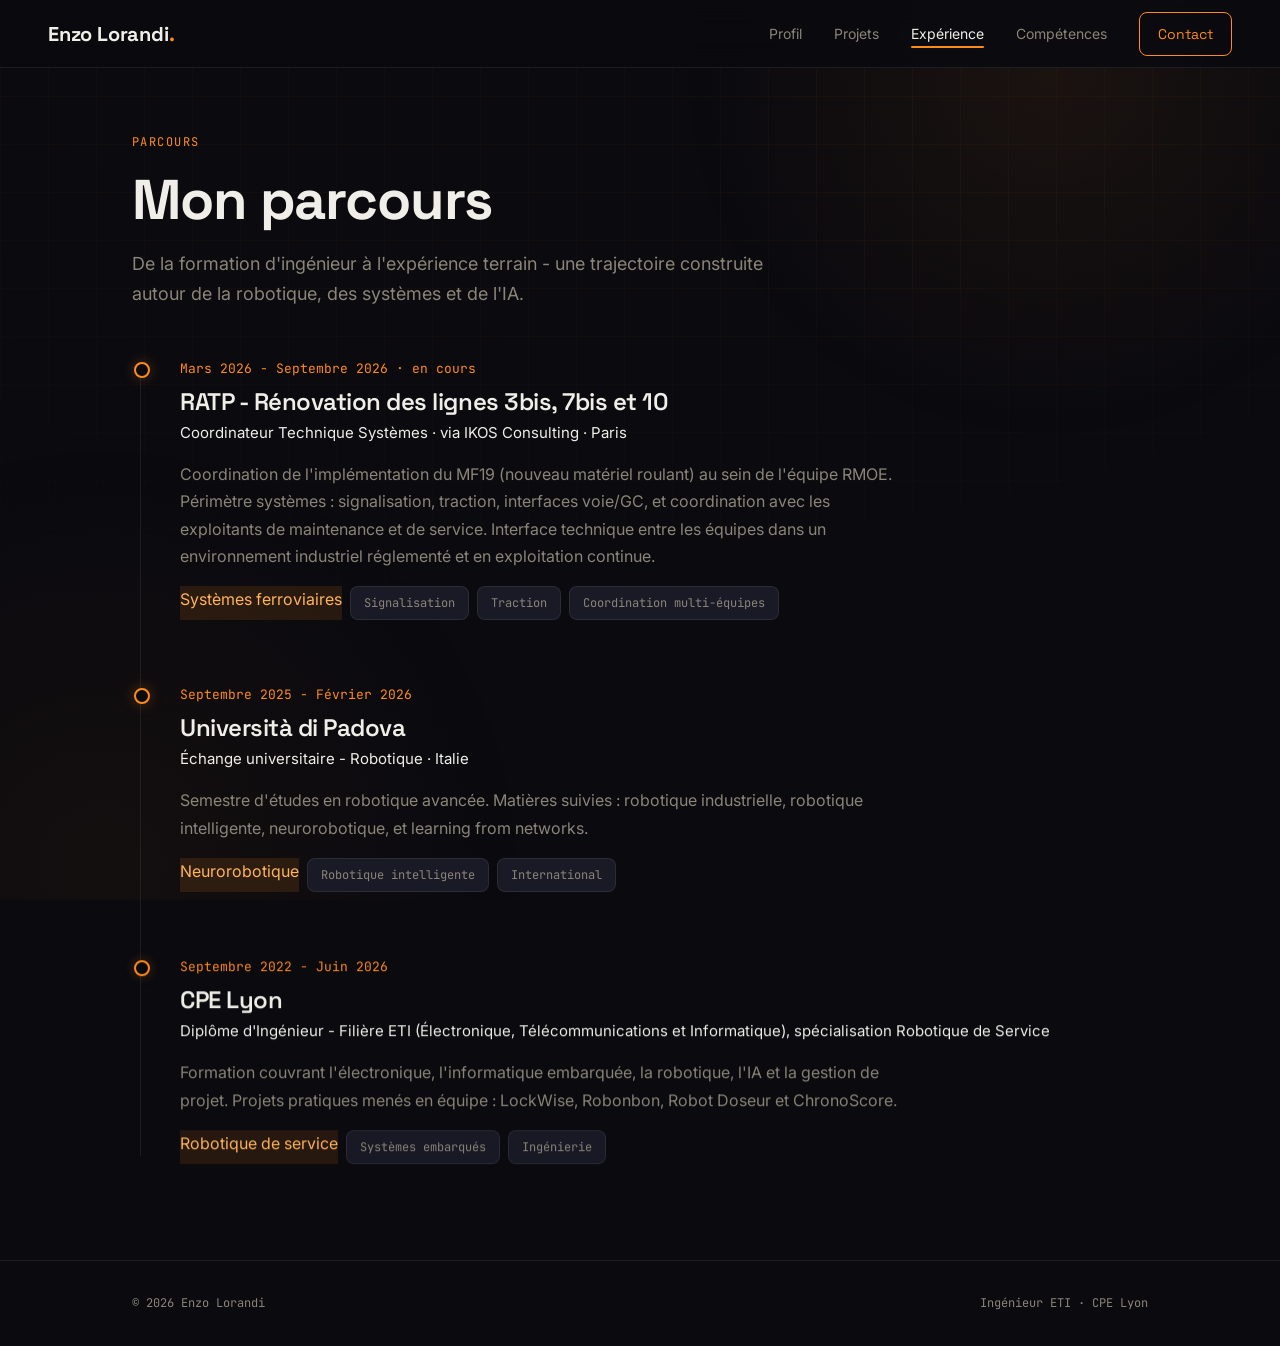
==== commit cec5ea85: "Passe le portfolio a 7 projets et neutralise le positionnement Contenu - 4 projets ajoutes : decodag" ====
--- a/experiences.html
+++ b/experiences.html
@@ -3,20 +3,20 @@
 <head>
 <meta charset="UTF-8">
 <meta name="viewport" content="width=device-width, initial-scale=1.0">
-<title>Parcours — Enzo Lorandi</title>
+<title>Parcours - Enzo Lorandi</title>
 <meta name="description" content="Le parcours d'Enzo Lorandi : RATP, Università di Padova, CPE Lyon. Formation d'ingénieur en robotique.">
 <link rel="canonical" href="https://maxz0l.github.io/Portfolio/experiences.html">
 <meta property="og:type" content="website">
-<meta property="og:title" content="Parcours — Enzo Lorandi">
-<meta property="og:description" content="De CPE Lyon à la RATP, en passant par l'Università di Padova — un parcours construit autour de la robotique, des systèmes et de l'IA.">
+<meta property="og:title" content="Parcours - Enzo Lorandi">
+<meta property="og:description" content="De CPE Lyon à la RATP, en passant par l'Università di Padova - un parcours construit autour de la robotique, des systèmes et de l'IA.">
 <meta property="og:url" content="https://maxz0l.github.io/Portfolio/experiences.html">
 <meta property="og:image" content="https://maxz0l.github.io/Portfolio/assets/img/og-image.png">
 <meta property="og:image:width" content="1200">
 <meta property="og:image:height" content="630">
 <meta property="og:locale" content="fr_FR">
 <meta name="twitter:card" content="summary_large_image">
-<meta name="twitter:title" content="Parcours — Enzo Lorandi">
-<meta name="twitter:description" content="De CPE Lyon à la RATP, en passant par l'Università di Padova — un parcours construit autour de la robotique, des systèmes et de l'IA.">
+<meta name="twitter:title" content="Parcours - Enzo Lorandi">
+<meta name="twitter:description" content="De CPE Lyon à la RATP, en passant par l'Università di Padova - un parcours construit autour de la robotique, des systèmes et de l'IA.">
 <meta name="twitter:image" content="https://maxz0l.github.io/Portfolio/assets/img/og-image.png">
 <link rel="preconnect" href="https://fonts.googleapis.com">
 <link rel="preconnect" href="https://fonts.gstatic.com" crossorigin>
@@ -43,8 +43,8 @@
 <header class="page-header" id="main">
   <div class="container">
     <div class="section-label">Parcours</div>
-    <h1>Mon <span style="color:var(--accent)">parcours</span></h1>
-    <p>De la formation d'ingénieur à l'expérience terrain — une trajectoire construite autour de la robotique, des systèmes et de l'IA.</p>
+    <h1>Mon <span class="accent">parcours</span></h1>
+    <p>De la formation d'ingénieur à l'expérience terrain - une trajectoire construite autour de la robotique, des systèmes et de l'IA.</p>
   </div>
 </header>
 
@@ -53,9 +53,9 @@
 
     <div class="tl-item">
       <div class="tl-dot"></div>
-      <div class="tl-date">Mars 2026 — Septembre 2026</div>
-      <h3>RATP — Rénovation des lignes 3bis, 7bis et 10</h3>
-      <div class="tl-org">Assistant Coordinateur Technique Systèmes · via IKOS Consulting · Paris</div>
+      <div class="tl-date">Mars 2026 - Septembre 2026 · en cours</div>
+      <h3>RATP - Rénovation des lignes 3bis, 7bis et 10</h3>
+      <div class="tl-org">Coordinateur Technique Systèmes · via IKOS Consulting · Paris</div>
       <p>Coordination de l'implémentation du MF19 (nouveau matériel roulant) au sein de l'équipe RMOE. Périmètre systèmes : signalisation, traction, interfaces voie/GC, et coordination avec les exploitants de maintenance et de service. Interface technique entre les équipes dans un environnement industriel réglementé et en exploitation continue.</p>
       <div class="tag-row">
         <span class="pill-accent">Systèmes ferroviaires</span>
@@ -67,9 +67,9 @@
 
     <div class="tl-item">
       <div class="tl-dot"></div>
-      <div class="tl-date">Septembre 2025 — Février 2026</div>
-      <h3>Università di Padova 🇮🇹</h3>
-      <div class="tl-org">Échange universitaire — Robotique</div>
+      <div class="tl-date">Septembre 2025 - Février 2026</div>
+      <h3>Università di Padova</h3>
+      <div class="tl-org">Échange universitaire - Robotique · Italie</div>
       <p>Semestre d'études en robotique avancée. Matières suivies : robotique industrielle, robotique intelligente, neurorobotique, et learning from networks.</p>
       <div class="tag-row">
         <span class="pill-accent">Neurorobotique</span>
@@ -80,10 +80,10 @@
 
     <div class="tl-item">
       <div class="tl-dot"></div>
-      <div class="tl-date">Septembre 2022 — Juin 2026</div>
+      <div class="tl-date">Septembre 2022 - Juin 2026</div>
       <h3>CPE Lyon</h3>
-      <div class="tl-org">Diplôme d'Ingénieur — Filière ETI (Électronique, Télécommunications et Informatique), spécialisation Robotique de Service</div>
-      <p>Formation couvrant l'électronique, l'informatique embarquée, la robotique, l'IA et la gestion de projet. Projets pratiques menés en équipe : LockWise, Robonbon, Robot Doseur. Diplôme obtenu après validation du PFE — en cours de recherche.</p>
+      <div class="tl-org">Diplôme d'Ingénieur - Filière ETI (Électronique, Télécommunications et Informatique), spécialisation Robotique de Service</div>
+      <p>Formation couvrant l'électronique, l'informatique embarquée, la robotique, l'IA et la gestion de projet. Projets pratiques menés en équipe : LockWise, Robonbon, Robot Doseur et ChronoScore.</p>
       <div class="tag-row">
         <span class="pill-accent">Robotique de service</span>
         <span class="pill">Systèmes embarqués</span>
--- a/assets/css/style.css
+++ b/assets/css/style.css
@@ -373,6 +373,11 @@
 }
 .card-media img { width: 100%; height: 100%; object-fit: cover; transition: transform 0.4s ease; }
 .project-card:hover .card-media img { transform: scale(1.05); }
+/* Même logique que .pd-media.is-figure : une planche ou un schéma doit être
+   montré en entier, pas recadré en bande. */
+.card-media.is-figure { padding: var(--s2); }
+.card-media.is-figure img { width: auto; height: auto; max-width: 100%; max-height: 100%; object-fit: contain; }
+.project-card:hover .card-media.is-figure img { transform: none; }
 .card-media .ph { font-family: var(--font-mono); font-size: 11px; color: var(--text-muted); display: flex; flex-direction: column; align-items: center; gap: 6px; }
 .card-media .ph svg { opacity: 0.4; }
 .card-body { padding: var(--s3); display: flex; flex-direction: column; flex: 1; }
@@ -469,7 +474,13 @@
   overflow: hidden;
   margin-bottom: var(--s5);
 }
-.pd-media { height: 280px; background: var(--surface-2); border-bottom: 1px solid var(--border); display: flex; align-items: center; justify-content: center; }
+.pd-media { height: 280px; background: var(--surface-2); border-bottom: 1px solid var(--border); display: flex; align-items: center; justify-content: center; overflow: hidden; }
+.pd-media img { width: 100%; height: 100%; object-fit: cover; }
+/* Visuel à montrer en entier (planche annotée, schéma, photo au ratio non
+   panoramique) : le recadrer en bande le rendrait illisible. Le fond
+   --surface-2 fait office de letterbox. */
+.pd-media.is-figure { height: auto; min-height: 280px; padding: var(--s2); }
+.pd-media.is-figure img { width: auto; height: auto; max-width: 100%; max-height: 400px; object-fit: contain; }
 .pd-media .ph { font-family: var(--font-mono); font-size: 12px; color: var(--text-muted); display: flex; flex-direction: column; align-items: center; gap: 8px; }
 .pd-body { padding: var(--s5); }
 .pd-body .tag { font-family: var(--font-mono); font-size: 12px; color: var(--accent); text-transform: uppercase; letter-spacing: 0.05em; }
@@ -482,6 +493,61 @@
 .pd-role-list li { color: var(--text-muted); padding-left: 18px; position: relative; }
 .pd-role-list li::before { content: '→'; position: absolute; left: 0; color: var(--accent); }
 .pd-meta-row { display: flex; gap: var(--s4); flex-wrap: wrap; margin-bottom: var(--s3); font-family: var(--font-mono); font-size: 13px; color: var(--text-muted); }
+
+/* ---------- VIDÉO DE DÉMO (façade cliquable) ---------- */
+/* La façade est un <a> vers YouTube : sans JS elle reste utilisable. Le JS
+   la remplace par l'iframe au clic seulement (cf. main.js). */
+.video-embed {
+  position: relative;
+  display: flex;
+  align-items: center;
+  justify-content: center;
+  width: 100%;
+  height: 100%;
+  background: var(--surface-2);
+  overflow: hidden;
+  text-decoration: none;
+}
+.video-embed img {
+  position: absolute;
+  inset: 0;
+  width: 100%;
+  height: 100%;
+  object-fit: cover;
+  opacity: 0.5;
+  transition: opacity 0.4s ease, transform 0.4s ease;
+}
+.video-embed:hover img { opacity: 0.72; transform: scale(1.03); }
+.video-play {
+  position: relative;
+  display: flex;
+  align-items: center;
+  justify-content: center;
+  width: 64px;
+  height: 64px;
+  border-radius: 50%;
+  border: 2px solid var(--accent);
+  background: rgba(10, 10, 15, 0.72);
+  color: var(--accent);
+  transition: transform 0.3s ease, box-shadow 0.3s ease;
+}
+.video-embed:hover .video-play {
+  transform: scale(1.08);
+  box-shadow: 0 0 30px rgba(255, 140, 26, 0.25);
+}
+/* La règle générique `.project-card:hover .card-media img` est plus spécifique
+   que `.video-embed:hover img` : sans ça, le zoom de carte écraserait celui,
+   plus discret, prévu pour la façade. Un seul geste de survol par média. */
+.project-card:hover .card-media .video-embed img { transform: scale(1.03); }
+.video-label {
+  position: absolute;
+  bottom: var(--s2);
+  font-family: var(--font-mono);
+  font-size: 12px;
+  color: var(--text);
+  letter-spacing: 0.05em;
+}
+.video-embed iframe { position: absolute; inset: 0; width: 100%; height: 100%; border: 0; }
 
 /* ---------- FOOTER (partagé) ---------- */
 .footer { border-top: 1px solid var(--border); padding: var(--s4) 0; position: relative; z-index: 1; }
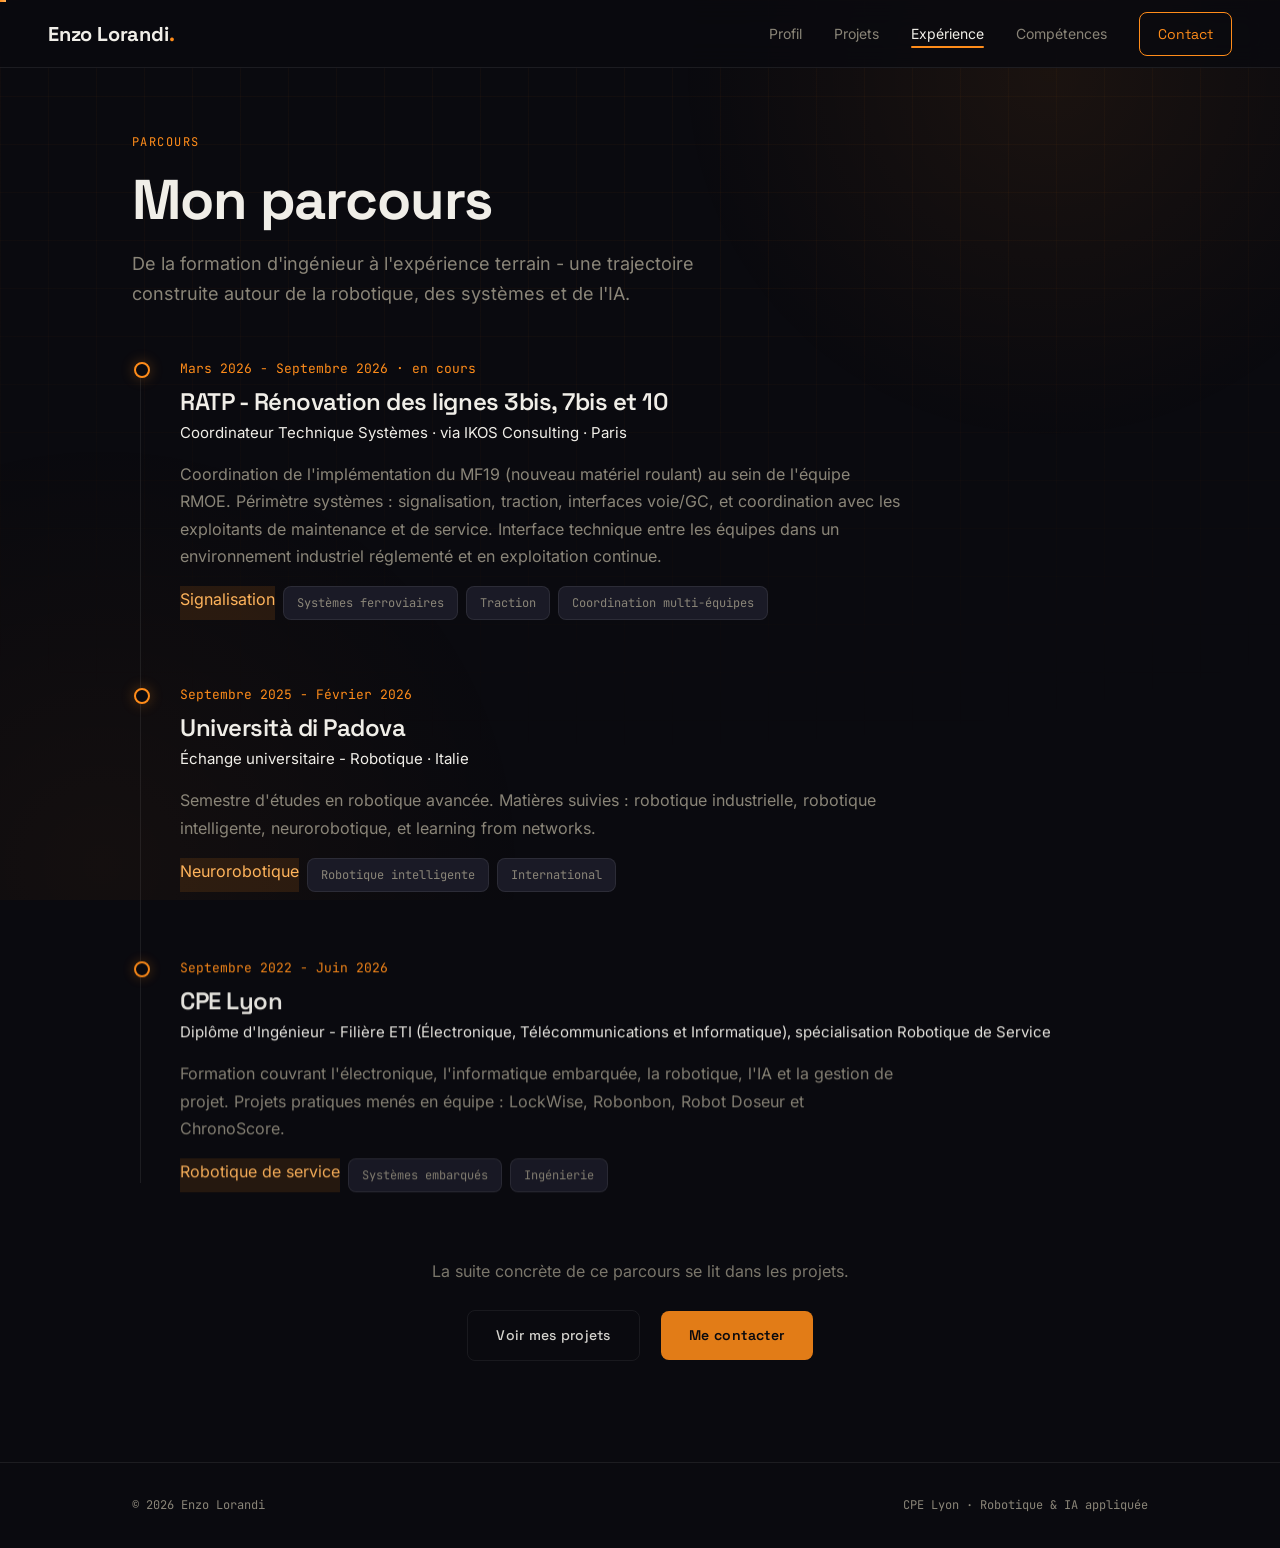
==== commit 10b0366b: "Lot conseil + audit contenu : matiere 3D, fondations SEO, competences 6 blocs - Retour v2.1 du bras " ====
--- a/experiences.html
+++ b/experiences.html
@@ -3,8 +3,9 @@
 <head>
 <meta charset="UTF-8">
 <meta name="viewport" content="width=device-width, initial-scale=1.0">
+<meta name="theme-color" content="#0a0a0f">
 <title>Parcours - Enzo Lorandi</title>
-<meta name="description" content="Le parcours d'Enzo Lorandi : RATP, Università di Padova, CPE Lyon. Formation d'ingénieur en robotique.">
+<meta name="description" content="Le parcours d'Enzo Lorandi : RATP, Università di Padova, CPE Lyon. Ingénieur spécialisé en robotique de service.">
 <link rel="canonical" href="https://maxz0l.github.io/Portfolio/experiences.html">
 <meta property="og:type" content="website">
 <meta property="og:title" content="Parcours - Enzo Lorandi">
@@ -18,9 +19,9 @@
 <meta name="twitter:title" content="Parcours - Enzo Lorandi">
 <meta name="twitter:description" content="De CPE Lyon à la RATP, en passant par l'Università di Padova - un parcours construit autour de la robotique, des systèmes et de l'IA.">
 <meta name="twitter:image" content="https://maxz0l.github.io/Portfolio/assets/img/og-image.png">
-<link rel="preconnect" href="https://fonts.googleapis.com">
-<link rel="preconnect" href="https://fonts.gstatic.com" crossorigin>
-<link href="https://fonts.googleapis.com/css2?family=Space+Grotesk:wght@400;500;600;700&family=Inter:wght@300;400;500;600&family=JetBrains+Mono:wght@400;500&display=swap" rel="stylesheet">
+<link rel="preload" href="assets/fonts/space-grotesk-700-latin.woff2" as="font" type="font/woff2" crossorigin>
+<link rel="preload" href="assets/fonts/inter-400-latin.woff2" as="font" type="font/woff2" crossorigin>
+<link rel="stylesheet" href="assets/css/fonts.css">
 <link rel="icon" type="image/svg+xml" href="assets/img/favicon.svg">
 <link rel="stylesheet" href="assets/css/style.css">
 </head>
@@ -33,11 +34,11 @@
   <ul class="nav-links" id="navLinks">
     <li><a href="index.html#profil">Profil</a></li>
     <li><a href="projets.html">Projets</a></li>
-    <li><a href="experiences.html" class="active">Expérience</a></li>
+    <li><a href="experiences.html" class="active" aria-current="page">Expérience</a></li>
     <li><a href="index.html#competences">Compétences</a></li>
     <li><a href="index.html#contact" class="nav-cta">Contact</a></li>
   </ul>
-  <button class="burger" id="burger" aria-label="Menu"><span></span><span></span><span></span></button>
+  <button class="burger" id="burger" aria-label="Menu" aria-expanded="false" aria-controls="navLinks"><span></span><span></span><span></span></button>
 </nav>
 
 <header class="page-header" id="main">
@@ -48,7 +49,7 @@
   </div>
 </header>
 
-<main class="container" style="padding-bottom: var(--s7);">
+<main class="container page-main">
   <div class="timeline">
 
     <div class="tl-item">
@@ -58,8 +59,8 @@
       <div class="tl-org">Coordinateur Technique Systèmes · via IKOS Consulting · Paris</div>
       <p>Coordination de l'implémentation du MF19 (nouveau matériel roulant) au sein de l'équipe RMOE. Périmètre systèmes : signalisation, traction, interfaces voie/GC, et coordination avec les exploitants de maintenance et de service. Interface technique entre les équipes dans un environnement industriel réglementé et en exploitation continue.</p>
       <div class="tag-row">
-        <span class="pill-accent">Systèmes ferroviaires</span>
-        <span class="pill">Signalisation</span>
+        <span class="pill-accent">Signalisation</span>
+        <span class="pill">Systèmes ferroviaires</span>
         <span class="pill">Traction</span>
         <span class="pill">Coordination multi-équipes</span>
       </div>
@@ -92,12 +93,18 @@
     </div>
 
   </div>
+
+  <div class="page-cta">
+    <p>La suite concrète de ce parcours se lit dans les projets.</p>
+    <a href="projets.html" class="btn-ghost">Voir mes projets</a>
+    <a href="index.html#contact" class="btn-primary">Me contacter</a>
+  </div>
 </main>
 
 <footer class="footer">
   <div class="container">
     <span>© 2026 Enzo Lorandi</span>
-    <span>Ingénieur ETI · CPE Lyon</span>
+    <span>CPE Lyon · Robotique & IA appliquée</span>
   </div>
 </footer>
 
--- a/assets/css/fonts.css
+++ b/assets/css/fonts.css
@@ -0,0 +1,185 @@
+/* =========================================================
+   Polices auto-hebergees (ex-Google Fonts, sous-ensembles
+   latin + latin-ext). Genere depuis l'API css2 officielle ;
+   unicode-range conserve pour ne charger que le necessaire.
+   ========================================================= */
+/* Inter 300 - latin-ext */
+@font-face {
+  font-family: 'Inter';
+  font-style: normal;
+  font-weight: 300;
+  font-display: swap;
+  src: url(../fonts/inter-300-latin-ext.woff2) format('woff2');
+  unicode-range: U+0100-02BA, U+02BD-02C5, U+02C7-02CC, U+02CE-02D7, U+02DD-02FF, U+0304, U+0308, U+0329, U+1D00-1DBF, U+1E00-1E9F, U+1EF2-1EFF, U+2020, U+20A0-20AB, U+20AD-20C0, U+2113, U+2C60-2C7F, U+A720-A7FF;
+}
+/* Inter 300 - latin */
+@font-face {
+  font-family: 'Inter';
+  font-style: normal;
+  font-weight: 300;
+  font-display: swap;
+  src: url(../fonts/inter-300-latin.woff2) format('woff2');
+  unicode-range: U+0000-00FF, U+0131, U+0152-0153, U+02BB-02BC, U+02C6, U+02DA, U+02DC, U+0304, U+0308, U+0329, U+2000-206F, U+20AC, U+2122, U+2191, U+2193, U+2212, U+2215, U+FEFF, U+FFFD;
+}
+/* Inter 400 - latin-ext */
+@font-face {
+  font-family: 'Inter';
+  font-style: normal;
+  font-weight: 400;
+  font-display: swap;
+  src: url(../fonts/inter-400-latin-ext.woff2) format('woff2');
+  unicode-range: U+0100-02BA, U+02BD-02C5, U+02C7-02CC, U+02CE-02D7, U+02DD-02FF, U+0304, U+0308, U+0329, U+1D00-1DBF, U+1E00-1E9F, U+1EF2-1EFF, U+2020, U+20A0-20AB, U+20AD-20C0, U+2113, U+2C60-2C7F, U+A720-A7FF;
+}
+/* Inter 400 - latin */
+@font-face {
+  font-family: 'Inter';
+  font-style: normal;
+  font-weight: 400;
+  font-display: swap;
+  src: url(../fonts/inter-400-latin.woff2) format('woff2');
+  unicode-range: U+0000-00FF, U+0131, U+0152-0153, U+02BB-02BC, U+02C6, U+02DA, U+02DC, U+0304, U+0308, U+0329, U+2000-206F, U+20AC, U+2122, U+2191, U+2193, U+2212, U+2215, U+FEFF, U+FFFD;
+}
+/* Inter 500 - latin-ext */
+@font-face {
+  font-family: 'Inter';
+  font-style: normal;
+  font-weight: 500;
+  font-display: swap;
+  src: url(../fonts/inter-500-latin-ext.woff2) format('woff2');
+  unicode-range: U+0100-02BA, U+02BD-02C5, U+02C7-02CC, U+02CE-02D7, U+02DD-02FF, U+0304, U+0308, U+0329, U+1D00-1DBF, U+1E00-1E9F, U+1EF2-1EFF, U+2020, U+20A0-20AB, U+20AD-20C0, U+2113, U+2C60-2C7F, U+A720-A7FF;
+}
+/* Inter 500 - latin */
+@font-face {
+  font-family: 'Inter';
+  font-style: normal;
+  font-weight: 500;
+  font-display: swap;
+  src: url(../fonts/inter-500-latin.woff2) format('woff2');
+  unicode-range: U+0000-00FF, U+0131, U+0152-0153, U+02BB-02BC, U+02C6, U+02DA, U+02DC, U+0304, U+0308, U+0329, U+2000-206F, U+20AC, U+2122, U+2191, U+2193, U+2212, U+2215, U+FEFF, U+FFFD;
+}
+/* Inter 600 - latin-ext */
+@font-face {
+  font-family: 'Inter';
+  font-style: normal;
+  font-weight: 600;
+  font-display: swap;
+  src: url(../fonts/inter-600-latin-ext.woff2) format('woff2');
+  unicode-range: U+0100-02BA, U+02BD-02C5, U+02C7-02CC, U+02CE-02D7, U+02DD-02FF, U+0304, U+0308, U+0329, U+1D00-1DBF, U+1E00-1E9F, U+1EF2-1EFF, U+2020, U+20A0-20AB, U+20AD-20C0, U+2113, U+2C60-2C7F, U+A720-A7FF;
+}
+/* Inter 600 - latin */
+@font-face {
+  font-family: 'Inter';
+  font-style: normal;
+  font-weight: 600;
+  font-display: swap;
+  src: url(../fonts/inter-600-latin.woff2) format('woff2');
+  unicode-range: U+0000-00FF, U+0131, U+0152-0153, U+02BB-02BC, U+02C6, U+02DA, U+02DC, U+0304, U+0308, U+0329, U+2000-206F, U+20AC, U+2122, U+2191, U+2193, U+2212, U+2215, U+FEFF, U+FFFD;
+}
+/* JetBrains Mono 400 - latin-ext */
+@font-face {
+  font-family: 'JetBrains Mono';
+  font-style: normal;
+  font-weight: 400;
+  font-display: swap;
+  src: url(../fonts/jetbrains-mono-400-latin-ext.woff2) format('woff2');
+  unicode-range: U+0100-02BA, U+02BD-02C5, U+02C7-02CC, U+02CE-02D7, U+02DD-02FF, U+0304, U+0308, U+0329, U+1D00-1DBF, U+1E00-1E9F, U+1EF2-1EFF, U+2020, U+20A0-20AB, U+20AD-20C0, U+2113, U+2C60-2C7F, U+A720-A7FF;
+}
+/* JetBrains Mono 400 - latin */
+@font-face {
+  font-family: 'JetBrains Mono';
+  font-style: normal;
+  font-weight: 400;
+  font-display: swap;
+  src: url(../fonts/jetbrains-mono-400-latin.woff2) format('woff2');
+  unicode-range: U+0000-00FF, U+0131, U+0152-0153, U+02BB-02BC, U+02C6, U+02DA, U+02DC, U+0304, U+0308, U+0329, U+2000-206F, U+20AC, U+2122, U+2191, U+2193, U+2212, U+2215, U+FEFF, U+FFFD;
+}
+/* JetBrains Mono 500 - latin-ext */
+@font-face {
+  font-family: 'JetBrains Mono';
+  font-style: normal;
+  font-weight: 500;
+  font-display: swap;
+  src: url(../fonts/jetbrains-mono-500-latin-ext.woff2) format('woff2');
+  unicode-range: U+0100-02BA, U+02BD-02C5, U+02C7-02CC, U+02CE-02D7, U+02DD-02FF, U+0304, U+0308, U+0329, U+1D00-1DBF, U+1E00-1E9F, U+1EF2-1EFF, U+2020, U+20A0-20AB, U+20AD-20C0, U+2113, U+2C60-2C7F, U+A720-A7FF;
+}
+/* JetBrains Mono 500 - latin */
+@font-face {
+  font-family: 'JetBrains Mono';
+  font-style: normal;
+  font-weight: 500;
+  font-display: swap;
+  src: url(../fonts/jetbrains-mono-500-latin.woff2) format('woff2');
+  unicode-range: U+0000-00FF, U+0131, U+0152-0153, U+02BB-02BC, U+02C6, U+02DA, U+02DC, U+0304, U+0308, U+0329, U+2000-206F, U+20AC, U+2122, U+2191, U+2193, U+2212, U+2215, U+FEFF, U+FFFD;
+}
+/* Space Grotesk 400 - latin-ext */
+@font-face {
+  font-family: 'Space Grotesk';
+  font-style: normal;
+  font-weight: 400;
+  font-display: swap;
+  src: url(../fonts/space-grotesk-400-latin-ext.woff2) format('woff2');
+  unicode-range: U+0100-02BA, U+02BD-02C5, U+02C7-02CC, U+02CE-02D7, U+02DD-02FF, U+0304, U+0308, U+0329, U+1D00-1DBF, U+1E00-1E9F, U+1EF2-1EFF, U+2020, U+20A0-20AB, U+20AD-20C0, U+2113, U+2C60-2C7F, U+A720-A7FF;
+}
+/* Space Grotesk 400 - latin */
+@font-face {
+  font-family: 'Space Grotesk';
+  font-style: normal;
+  font-weight: 400;
+  font-display: swap;
+  src: url(../fonts/space-grotesk-400-latin.woff2) format('woff2');
+  unicode-range: U+0000-00FF, U+0131, U+0152-0153, U+02BB-02BC, U+02C6, U+02DA, U+02DC, U+0304, U+0308, U+0329, U+2000-206F, U+20AC, U+2122, U+2191, U+2193, U+2212, U+2215, U+FEFF, U+FFFD;
+}
+/* Space Grotesk 500 - latin-ext */
+@font-face {
+  font-family: 'Space Grotesk';
+  font-style: normal;
+  font-weight: 500;
+  font-display: swap;
+  src: url(../fonts/space-grotesk-500-latin-ext.woff2) format('woff2');
+  unicode-range: U+0100-02BA, U+02BD-02C5, U+02C7-02CC, U+02CE-02D7, U+02DD-02FF, U+0304, U+0308, U+0329, U+1D00-1DBF, U+1E00-1E9F, U+1EF2-1EFF, U+2020, U+20A0-20AB, U+20AD-20C0, U+2113, U+2C60-2C7F, U+A720-A7FF;
+}
+/* Space Grotesk 500 - latin */
+@font-face {
+  font-family: 'Space Grotesk';
+  font-style: normal;
+  font-weight: 500;
+  font-display: swap;
+  src: url(../fonts/space-grotesk-500-latin.woff2) format('woff2');
+  unicode-range: U+0000-00FF, U+0131, U+0152-0153, U+02BB-02BC, U+02C6, U+02DA, U+02DC, U+0304, U+0308, U+0329, U+2000-206F, U+20AC, U+2122, U+2191, U+2193, U+2212, U+2215, U+FEFF, U+FFFD;
+}
+/* Space Grotesk 600 - latin-ext */
+@font-face {
+  font-family: 'Space Grotesk';
+  font-style: normal;
+  font-weight: 600;
+  font-display: swap;
+  src: url(../fonts/space-grotesk-600-latin-ext.woff2) format('woff2');
+  unicode-range: U+0100-02BA, U+02BD-02C5, U+02C7-02CC, U+02CE-02D7, U+02DD-02FF, U+0304, U+0308, U+0329, U+1D00-1DBF, U+1E00-1E9F, U+1EF2-1EFF, U+2020, U+20A0-20AB, U+20AD-20C0, U+2113, U+2C60-2C7F, U+A720-A7FF;
+}
+/* Space Grotesk 600 - latin */
+@font-face {
+  font-family: 'Space Grotesk';
+  font-style: normal;
+  font-weight: 600;
+  font-display: swap;
+  src: url(../fonts/space-grotesk-600-latin.woff2) format('woff2');
+  unicode-range: U+0000-00FF, U+0131, U+0152-0153, U+02BB-02BC, U+02C6, U+02DA, U+02DC, U+0304, U+0308, U+0329, U+2000-206F, U+20AC, U+2122, U+2191, U+2193, U+2212, U+2215, U+FEFF, U+FFFD;
+}
+/* Space Grotesk 700 - latin-ext */
+@font-face {
+  font-family: 'Space Grotesk';
+  font-style: normal;
+  font-weight: 700;
+  font-display: swap;
+  src: url(../fonts/space-grotesk-700-latin-ext.woff2) format('woff2');
+  unicode-range: U+0100-02BA, U+02BD-02C5, U+02C7-02CC, U+02CE-02D7, U+02DD-02FF, U+0304, U+0308, U+0329, U+1D00-1DBF, U+1E00-1E9F, U+1EF2-1EFF, U+2020, U+20A0-20AB, U+20AD-20C0, U+2113, U+2C60-2C7F, U+A720-A7FF;
+}
+/* Space Grotesk 700 - latin */
+@font-face {
+  font-family: 'Space Grotesk';
+  font-style: normal;
+  font-weight: 700;
+  font-display: swap;
+  src: url(../fonts/space-grotesk-700-latin.woff2) format('woff2');
+  unicode-range: U+0000-00FF, U+0131, U+0152-0153, U+02BB-02BC, U+02C6, U+02DA, U+02DC, U+0304, U+0308, U+0329, U+2000-206F, U+20AC, U+2122, U+2191, U+2193, U+2212, U+2215, U+FEFF, U+FFFD;
+}
--- a/assets/css/style.css
+++ b/assets/css/style.css
@@ -28,11 +28,22 @@
   --nav-h: 68px;
   --maxw: 1080px;
   --transition: 0.25s cubic-bezier(0.4, 0, 0.2, 1);
+
+  /* teintes dérivées des halos/voiles (une seule source de vérité) */
+  --halo-glow: rgba(255, 140, 26, 0.07);
+  --halo-glow-dim: rgba(255, 140, 26, 0.045);
+  --grid-line: rgba(255, 140, 26, 0.035);
+  --bg-overlay: rgba(10, 10, 15, 0.72);
 }
 
 /* ---------- RESET ---------- */
 *, *::before, *::after { margin: 0; padding: 0; box-sizing: border-box; }
-html { scroll-behavior: smooth; scroll-padding-top: var(--nav-h); }
+html { scroll-padding-top: var(--nav-h); }
+/* le smooth scroll natif est un mouvement comme un autre : pas pour ceux qui
+   demandent un mouvement réduit (Lenis est déjà coupé dans ce cas) */
+@media (prefers-reduced-motion: no-preference) {
+  html { scroll-behavior: smooth; }
+}
 body {
   background: var(--bg);
   color: var(--text);
@@ -47,8 +58,8 @@
   position: fixed;
   inset: 0;
   background:
-    radial-gradient(620px circle at 82% 8%, rgba(255, 140, 26, 0.07), transparent 60%),
-    radial-gradient(720px circle at 8% 96%, rgba(255, 140, 26, 0.045), transparent 60%);
+    radial-gradient(620px circle at 82% 8%, var(--halo-glow), transparent 60%),
+    radial-gradient(720px circle at 8% 96%, var(--halo-glow-dim), transparent 60%);
   pointer-events: none;
   z-index: 0;
 }
@@ -63,7 +74,6 @@
   border-radius: var(--radius-sm);
 }
 .nav-cta:focus-visible { outline-offset: 2px; }
-.tl-dot:focus-visible, .ci-icon:focus-visible { outline-offset: 4px; }
 
 .skip-link {
   position: absolute;
@@ -71,7 +81,7 @@
   z-index: 200;
   background: var(--accent);
   color: var(--bg);
-  padding: 10px 20px;
+  padding: var(--s1) var(--s2);
   border-radius: var(--radius-sm);
   font-family: var(--font-title);
   font-weight: 600;
@@ -98,8 +108,8 @@
   position: fixed;
   inset: 0;
   background-image:
-    linear-gradient(rgba(255, 140, 26, 0.035) 1px, transparent 1px),
-    linear-gradient(90deg, rgba(255, 140, 26, 0.035) 1px, transparent 1px);
+    linear-gradient(var(--grid-line) 1px, transparent 1px),
+    linear-gradient(90deg, var(--grid-line) 1px, transparent 1px);
   background-size: 48px 48px;
   pointer-events: none;
   z-index: 0;
@@ -193,6 +203,7 @@
   font-family: var(--font-title);
   font-weight: 600;
   font-size: 14px;
+  letter-spacing: 0.03em;
   border: none;
   cursor: pointer;
   transition: all var(--transition);
@@ -208,6 +219,7 @@
   font-family: var(--font-title);
   font-weight: 500;
   font-size: 14px;
+  letter-spacing: 0.02em;
   cursor: pointer;
   transition: all var(--transition);
 }
@@ -233,7 +245,11 @@
   border: 1px solid var(--border);
   color: var(--text-muted);
 }
-.pill-accent { background: var(--accent-dim); border-color: rgba(255, 140, 26, 0.25); color: var(--accent-light); }
+.pill-accent { background: var(--accent-dim); border-color: rgba(255, 140, 26, 0.35); color: var(--accent-light); }
+/* pill-accent cliquable : pont « compétence -> projet qui la prouve »
+   (réservé aux accents, jamais aux 30 pills : le signal reste rare) */
+a.pill-accent { transition: color var(--transition), border-color var(--transition); }
+a.pill-accent:hover, a.pill-accent:focus-visible { color: var(--accent); border-color: var(--accent); }
 .tag-row { display: flex; gap: var(--s1); flex-wrap: wrap; }
 
 /* =========================================================
@@ -241,6 +257,7 @@
    ========================================================= */
 .hero {
   min-height: 100vh;
+  min-height: 100svh; /* mobile : hauteur visible réelle (barre d'adresse déduite) */
   display: flex;
   align-items: center;
   justify-content: center;
@@ -266,11 +283,14 @@
 @media (prefers-reduced-motion: reduce) {
   .hero-glow { animation: none; }
 }
-/* couche 3D (bras robotique) — derrière le contenu, au-dessus du glow */
+/* couche 3D (bras compagnon) — calque FIXE derrière tout le contenu.
+   Le contenu vit en z-index >= 1 (.container, .section, .manifesto, .footer) ;
+   la lisibilité au fil du scroll est gérée en JS (opacité du canvas modulée
+   par section : pleine sur le hero, estompée sur les grilles denses). */
 .hero-3d {
-  position: absolute;
+  position: fixed;
   inset: 0;
-  z-index: 1;
+  z-index: 0;
   pointer-events: none;
   opacity: 0;
   transition: opacity 1.2s ease;
@@ -382,6 +402,9 @@
 .card-media .ph svg { opacity: 0.4; }
 .card-body { padding: var(--s3); display: flex; flex-direction: column; flex: 1; }
 .card-body .tag { font-family: var(--font-mono); font-size: 11px; color: var(--accent); text-transform: uppercase; letter-spacing: 0.05em; }
+/* ligne haute de carte : domaine à gauche, taille d'équipe à droite */
+.card-topline { display: flex; justify-content: space-between; align-items: baseline; gap: var(--s2); }
+.card-crew { font-family: var(--font-mono); font-size: 11px; color: var(--text-muted); white-space: nowrap; }
 .card-body h3 { font-size: 22px; font-weight: 600; margin: var(--s1) 0 var(--s2); }
 .card-body p { font-size: 14px; color: var(--text-muted); margin-bottom: var(--s3); flex: 1; }
 .card-body .btn-link { margin-top: auto; }
@@ -400,6 +423,7 @@
 .xp-preview h3 { font-size: 26px; font-weight: 600; margin-bottom: var(--s1); }
 .xp-preview .meta { font-size: 14px; color: var(--text-muted); margin-bottom: var(--s3); }
 .xp-preview p { color: var(--text-muted); max-width: 720px; margin-bottom: var(--s3); }
+.xp-preview .tag-row { margin-bottom: var(--s3); }
 
 /* ---------- COMPÉTENCES (index) ---------- */
 .skills-grid { display: grid; grid-template-columns: repeat(2, 1fr); gap: var(--s3); }
@@ -410,7 +434,7 @@
   padding: var(--s3) var(--s4);
   transition: all var(--transition);
 }
-.skill-block:hover { border-color: var(--border-hover); }
+.skill-block:hover { border-color: var(--border-hover); box-shadow: 0 0 20px rgba(255, 140, 26, 0.08); }
 .skill-block h3 { font-size: 16px; font-weight: 600; margin-bottom: var(--s2); display: flex; align-items: center; gap: 8px; }
 .skill-block h3 .dot { width: 8px; height: 8px; border-radius: 50%; background: var(--accent); }
 
@@ -447,6 +471,31 @@
 .page-header { padding: calc(var(--nav-h) + var(--s6)) 0 var(--s5); }
 .page-header h1 { font-size: clamp(36px, 6vw, 56px); font-weight: 700; margin-bottom: var(--s2); }
 .page-header p { font-size: 18px; color: var(--text-muted); max-width: 640px; }
+
+/* ---------- Sommaire ancré des projets (projets.html)
+   + ligne des domaines couverts (accueil, section Projets) ---------- */
+.project-toc { display: flex; gap: var(--s1); flex-wrap: wrap; margin-top: var(--s3); }
+/* sur l'accueil : resserré sous le h2, avant la grille des cartes */
+#projets .project-toc { margin: calc(-1 * var(--s3)) 0 var(--s4); }
+.toc-chip {
+  font-family: var(--font-mono);
+  font-size: 12px;
+  padding: 6px 13px;
+  border-radius: var(--radius-sm);
+  background: var(--surface-2);
+  border: 1px solid var(--border);
+  color: var(--text-muted);
+  text-decoration: none;
+  transition: color var(--transition), border-color var(--transition);
+}
+.toc-chip:hover, .toc-chip:focus-visible,
+.toc-chip.active {
+  color: var(--accent-light);
+  border-color: var(--border-hover);
+}
+
+/* rangée de liens en pied de fiche projet (code + retour sommaire) */
+.pd-links { display: flex; gap: var(--s4); flex-wrap: wrap; }
 
 /* ---------- TIMELINE (experiences) ---------- */
 .timeline { position: relative; padding-left: var(--s5); }
@@ -487,7 +536,7 @@
 .pd-body h2 { font-size: 32px; font-weight: 600; margin: var(--s1) 0; }
 .pd-tagline { font-size: 17px; color: var(--text); margin-bottom: var(--s3); }
 .pd-section { margin-bottom: var(--s3); }
-.pd-section h4 { font-family: var(--font-mono); font-size: 12px; color: var(--accent); text-transform: uppercase; letter-spacing: 0.08em; margin-bottom: var(--s1); }
+.pd-section h3 { font-family: var(--font-mono); font-size: 12px; color: var(--accent); text-transform: uppercase; letter-spacing: 0.08em; margin-bottom: var(--s1); font-weight: 500; }
 .pd-section p { color: var(--text-muted); }
 .pd-role-list { display: flex; flex-direction: column; gap: 6px; }
 .pd-role-list li { color: var(--text-muted); padding-left: 18px; position: relative; }
@@ -527,7 +576,7 @@
   height: 64px;
   border-radius: 50%;
   border: 2px solid var(--accent);
-  background: rgba(10, 10, 15, 0.72);
+  background: var(--bg-overlay);
   color: var(--accent);
   transition: transform 0.3s ease, box-shadow 0.3s ease;
 }
@@ -548,6 +597,14 @@
   letter-spacing: 0.05em;
 }
 .video-embed iframe { position: absolute; inset: 0; width: 100%; height: 100%; border: 0; }
+
+/* ---------- CTA de fin de page (projets / experiences) ---------- */
+/* Referme le « cul-de-sac » : l'intérêt est maximal en bas de page,
+   on y remet une sortie vers le contact au lieu du seul footer. */
+.page-main { padding-bottom: var(--s7); }
+.page-cta { text-align: center; padding-top: var(--s6); }
+.page-cta p { color: var(--text-muted); margin-bottom: var(--s3); }
+.page-cta .btn-primary, .page-cta .btn-ghost { margin: 0 var(--s1) var(--s1); }
 
 /* ---------- FOOTER (partagé) ---------- */
 .footer { border-top: 1px solid var(--border); padding: var(--s4) 0; position: relative; z-index: 1; }
@@ -577,4 +634,22 @@
   .container { padding: 0 var(--s3); }
   .section { padding: var(--s6) 0; }
   .xp-preview, .pd-body { padding: var(--s4); }
-}
+  /* Rythme vertical resserré sur mobile : la photo pleine taille (180px min)
+     et les marges du hero faisaient déborder le contenu sous le scroll-hint
+     dès qu'on passait à deux boutons empilés. */
+  .hero-photo { width: clamp(132px, 34vw, 180px); height: clamp(132px, 34vw, 180px); margin-bottom: var(--s3); }
+  .hero h1 { margin-bottom: var(--s1); }
+  .hero .objective { margin-bottom: var(--s3); }
+}
+
+/* Le scroll-hint occupe ~87px depuis le bas du hero : sur mobile et
+   fenêtres basses, on lui réserve cette zone (contenu centré remonté)
+   pour que les boutons empilés ne viennent jamais se superposer dessus. */
+@media (max-width: 860px), (max-height: 760px) {
+  .hero { padding-bottom: calc(var(--s7) + var(--s2)); }
+}
+/* Écran vraiment court : plus de place pour le repère décoratif, on le retire
+   plutôt que de comprimer le contenu utile. */
+@media (max-height: 620px) {
+  .scroll-hint { display: none; }
+}
